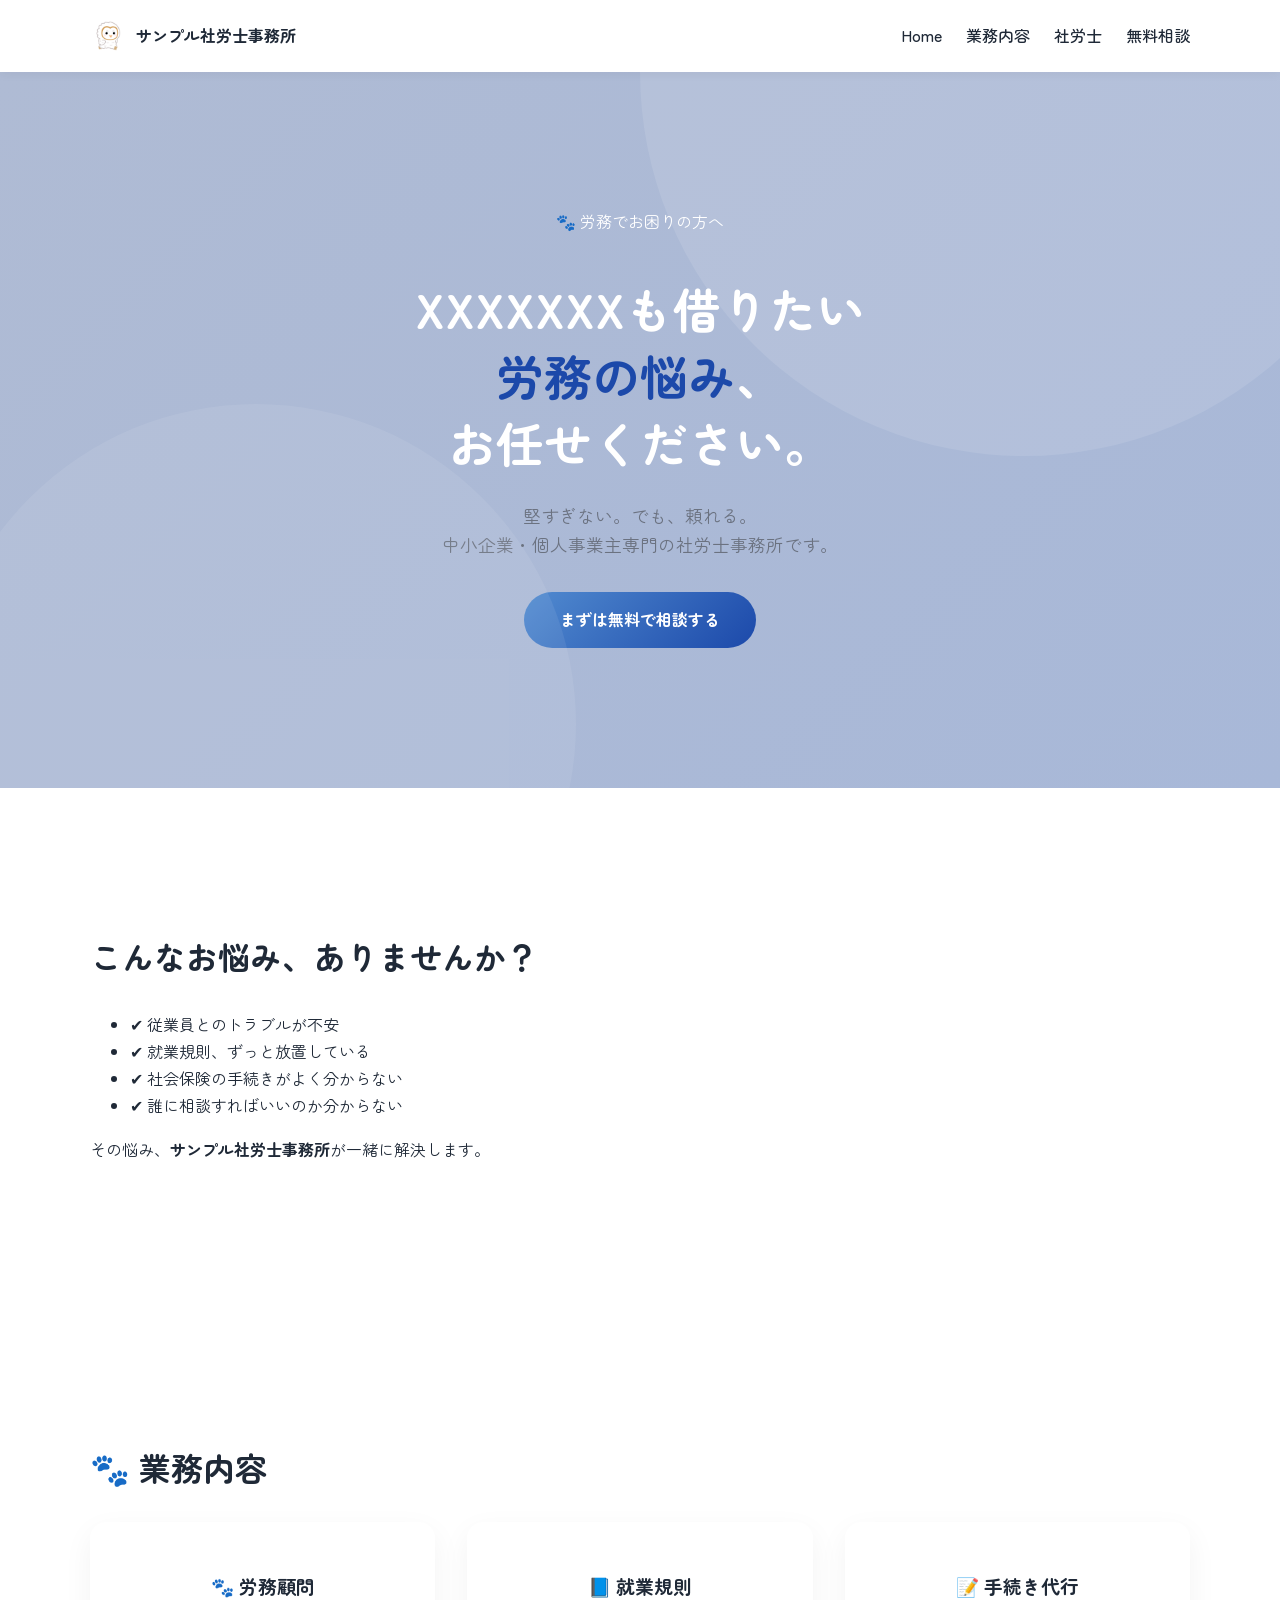
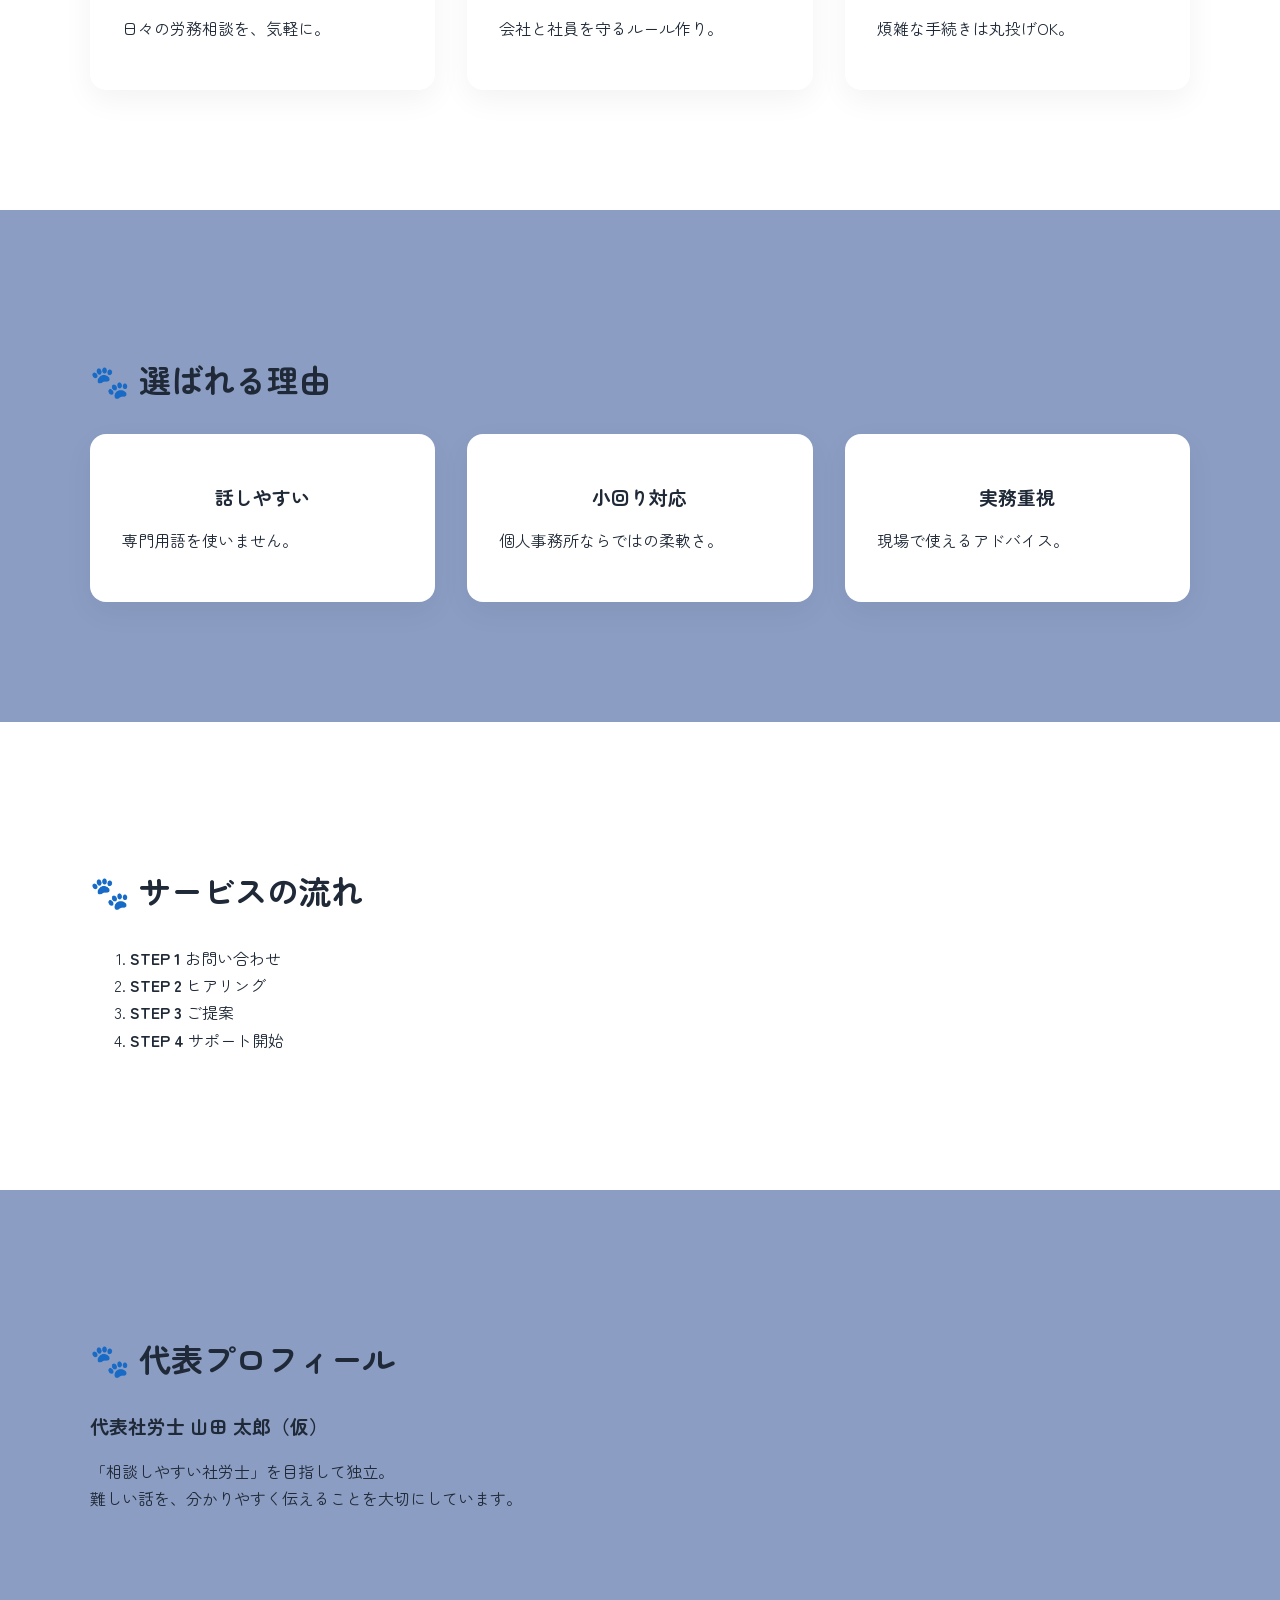
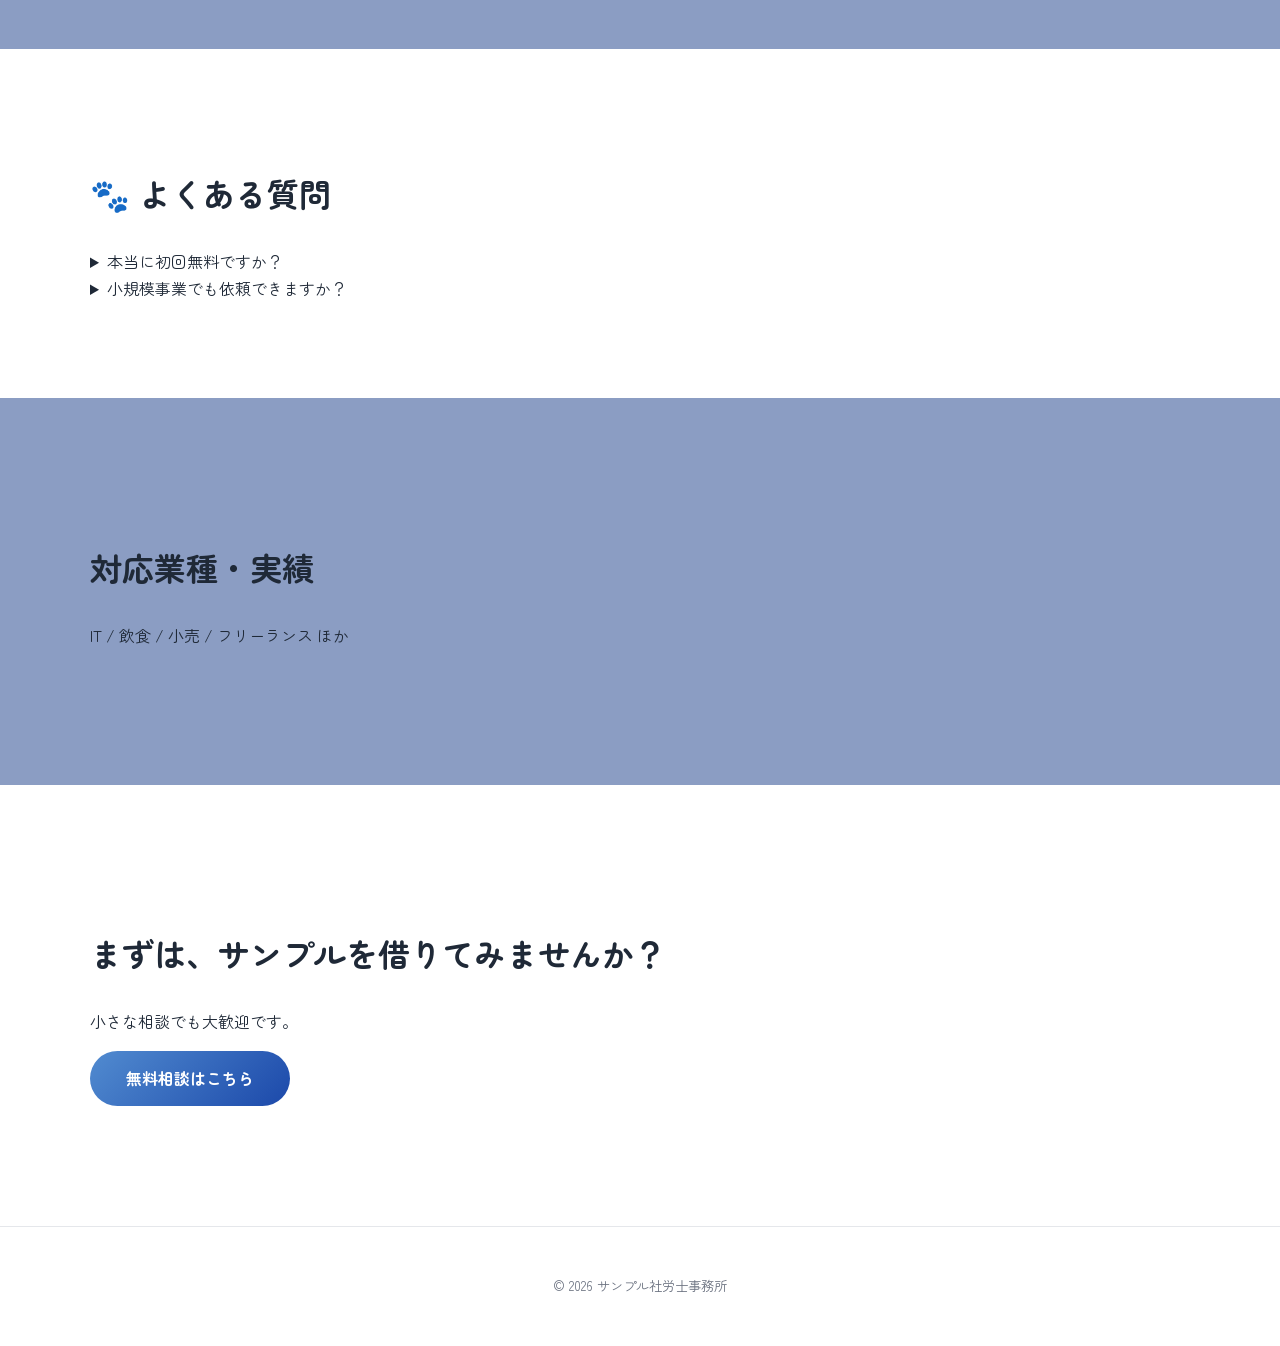
==== index.html @ 317f09ca "Initial commit" ====
<!DOCTYPE html>
<html lang="ja">
<head>
  <meta charset="UTF-8" />
  <meta name="viewport" content="width=device-width, initial-scale=1.0" />
  <title>サンプル社労士事務所</title>
  <link rel="preconnect" href="https://fonts.googleapis.com">
  <link rel="preconnect" href="https://fonts.gstatic.com" crossorigin>
  <link href="https://fonts.googleapis.com/css2?family=Noto+Sans+JP:wght@300;400;600;700&display=swap" rel="stylesheet">
  <link href="https://fonts.googleapis.com/css2?family=Zen+Maru+Gothic:wght@400;500;700&display=swap" rel="stylesheet">

  <link rel="stylesheet" href="css/style.css">

  <link rel="icon" href="images/logo.png">
  <link rel="icon" type="image/png" sizes="32x32" href="images/logo.png">
  <link rel="icon" type="image/png" sizes="16x16" href="images/logo.png">
  <link rel="apple-touch-icon" sizes="180x180" href="images/logo.png">


</head>
<body>

<header class="site-header">
  <div class="container header-inner">
    <div class="logo">
      <img src="images/logo.png" alt="サンプル社労士事務所 ロゴ">
      <span>サンプル社労士事務所</span>
    </div>
    <button class="menu-toggle" aria-label="メニューを開く">☰</button>
    <nav class="nav">
      <a href="#home">Home</a>
      <a href="#service">業務内容</a>
      <a href="#profile">社労士</a>
      <a href="#contact" class="nav-cta">無料相談</a>
    </nav>
  </div>
</header>

<div class="menu-overlay"></div>

<main id="home">

  <!-- Hero -->
  <section class="hero hero-unique">
    <div class="container hero-inner">
      <div class="hero-text">
        <p class="hero-badge">🐾 労務でお困りの方へ</p>
        <h1>XXXXXXXも借りたい<br><span>労務の悩み</span>、<br>お任せください。</h1>
        <p class="hero-lead">
          堅すぎない。でも、頼れる。<br>
          中小企業・個人事業主専門の社労士事務所です。
        </p>
        <a href="#contact" class="btn-primary">まずは無料で相談する</a>
      </div>
    </div>
    <div class="hero-wave"></div>
  </section>

  <!-- 共感セクション -->
  <section class="section empath">
    <div class="container">
      <h2>こんなお悩み、ありませんか？</h2>
      <ul class="empath-list">
        <li>✔ 従業員とのトラブルが不安</li>
        <li>✔ 就業規則、ずっと放置している</li>
        <li>✔ 社会保険の手続きがよく分からない</li>
        <li>✔ 誰に相談すればいいのか分からない</li>
      </ul>
      <p class="empath-conclusion">
        その悩み、<strong>サンプル社労士事務所</strong>が一緒に解決します。
      </p>
    </div>
  </section>

  <!-- 業務内容 -->
  <section id="service" class="section ">
    <div class="container">
      <h2>🐾 業務内容</h2>
      <div class="grid grid-3">
        <div class="card">
          <h3>🐾 労務顧問</h3>
          <p>日々の労務相談を、気軽に。</p>
        </div>
        <div class="card">
          <h3>📘 就業規則</h3>
          <p>会社と社員を守るルール作り。</p>
        </div>
        <div class="card">
          <h3>📝 手続き代行</h3>
          <p>煩雑な手続きは丸投げOK。</p>
        </div>
      </div>
    </div>
  </section>

  <!-- 選ばれる理由 -->
  <section id="reason" class="section section-alt">
    <div class="container">
      <h2>🐾 選ばれる理由</h2>
      <div class="grid grid-3">
        <div class="card">
          <h3>話しやすい</h3>
          <p>専門用語を使いません。</p>
        </div>
        <div class="card">
          <h3>小回り対応</h3>
          <p>個人事務所ならではの柔軟さ。</p>
        </div>
        <div class="card">
          <h3>実務重視</h3>
          <p>現場で使えるアドバイス。</p>
        </div>
      </div>
    </div>
  </section>

  <!-- サービスの流れ -->
  <section id="flow" class="section">
    <div class="container">
      <h2>🐾 サービスの流れ</h2>
      <ol class="flow">
        <li><strong>STEP 1</strong> お問い合わせ</li>
        <li><strong>STEP 2</strong> ヒアリング</li>
        <li><strong>STEP 3</strong> ご提案</li>
        <li><strong>STEP 4</strong> サポート開始</li>
      </ol>
    </div>
  </section>

  <!-- プロフィール -->
  <section id="profile" class="section section-alt">
    <div class="container profile">
      <div class="profile-text">
        <h2>🐾 代表プロフィール</h2>
        <h3>代表社労士 山田 太郎（仮）</h3>
        <p>
          「相談しやすい社労士」を目指して独立。<br>
          難しい話を、分かりやすく伝えることを大切にしています。
        </p>
      </div>
    </div>
  </section>

  <!-- よくある質問 -->
  <section id="faq" class="section section-sub">
  <div class="container faq">
    <h2>🐾 よくある質問</h2>

    <details class="faq-item">
      <summary>本当に初回無料ですか？</summary>
      <p>はい。お気軽にどうぞ。</p>
    </details>

    <details class="faq-item">
      <summary>小規模事業でも依頼できますか？</summary>
      <p>もちろん可能です。</p>
    </details>

  </div>
</section>



  <!-- 実績 -->
  <section id="works" class="section section-alt">
    <div class="container">
      <h2>対応業種・実績</h2>
      <p>IT / 飲食 / 小売 / フリーランス ほか</p>
    </div>
  </section>

  <!-- Contact -->
  <section id="contact" class="section contact-unique">
    <div class="container cta">
      <h2>まずは、サンプルを借りてみませんか？</h2>
      <p>小さな相談でも大歓迎です。</p>
      <a href="#" class="btn-primary">無料相談はこちら</a>
    </div>
  </section>

</main>

<footer class="site-footer">
  <div class="container">
    <small>© 2026 サンプル社労士事務所</small>
  </div>
</footer>

<script>
  const toggle = document.querySelector('.menu-toggle');
  const nav = document.querySelector('.nav');
  const overlay = document.querySelector('.menu-overlay');

  const openMenu = () => {
    nav.classList.add('open');
    overlay.classList.add('active');
    toggle.textContent = '✕';
  };

  const closeMenu = () => {
    nav.classList.remove('open');
    overlay.classList.remove('active');
    toggle.textContent = '☰';
  };

  toggle.addEventListener('click', () => {
    nav.classList.contains('open') ? closeMenu() : openMenu();
  });

  overlay.addEventListener('click', closeMenu);

  document.querySelectorAll('.nav a').forEach(link => {
    link.addEventListener('click', closeMenu);
  });

  // 
  // const sections = document.querySelectorAll('.section');

  // const observer = new IntersectionObserver(
  //   entries => {
  //     entries.forEach(entry => {
  //       if (entry.isIntersecting) {
  //         entry.target.classList.add('is-visible');
  //       }
  //     });
  //   },
  //   {
  //     threshold: 0.15
  //   }
  // );

  // sections.forEach(section => observer.observe(section));

//
  const targets = document.querySelectorAll('.section, .card');

  const observer = new IntersectionObserver(
    entries => {
      entries.forEach(entry => {
        if (entry.isIntersecting) {
          entry.target.classList.add('is-visible');
        }
      });
    },
    { threshold: 0.15 }
  );

  targets.forEach(el => observer.observe(el));

  //
  const header = document.querySelector('.site-header');

  window.addEventListener('scroll', () => {
    if (window.scrollY > 40) {
      header.classList.add('is-scrolled');
    } else {
      header.classList.remove('is-scrolled');
    }
  });

</script>
</body>
</html>
---- css/style.css ----
/* =====================
   カラートーン（薄めブルー）
===================== */
:root {
  --main: #518bd0;        /* メインブルー */
  --main-dark: #1c49aa;  /* 濃いブルー */
  --bg: #A8B8D8;         /* 全体背景 */
  --accent: #8B9DC3;     /* セクション背景 */
  --herobg: #afbbd4;     /* セクション背景 */
  --text: #1f2937;
  --gray: #6b7280;
  --white: #ffffff;
}

* {
  box-sizing: border-box;
}

body {
  margin: 0;
  /* font-family: 'Noto Sans JP', sans-serif; */
  font-family: 'Zen Maru Gothic', sans-serif;
  color: var(--text);
  background: var(--bg);
  line-height: 1.7;
}

/* =====================
   共通レイアウト
===================== */
.container {
  width: min(1100px, 92%);
  margin: 0 auto;
}

.section {
  padding: 120px 0; /* 基本セクション */
  background: var(--white);
  position: relative;

  /* アニメーション初期状態 */
  opacity: 0;
  transform: translateX(-40px);
  transition: opacity 0.8s ease, transform 0.8s ease;
}

/* 表示されたら有効化 */
.section.is-visible {
  opacity: 1;
  transform: translateX(0);
}

/* 重要セクション（業務内容・選ばれる理由など） */
.section-main {
  padding: 160px 0;
}

/* 軽めセクション（FAQ・事務所概要など） */
.section-sub {
  padding: 96px 0;
}

.section-alt {
  background: var(--accent);
}

.section-alt {
  background: var(--accent);
}

h1, h2, h3 {
  line-height: 1.4;
}

h2 {
  font-size: 2rem;
  margin-bottom: 32px;
}

/* =====================
   ヘッダー
===================== */
.site-header {
  position: sticky;
  top: 0;
  background: var(--white);
  z-index: 1000;
  box-shadow: 0 2px 10px rgba(0,0,0,0.05);
}

.header-inner {
  font-family: 'Zen Maru Gothic', sans-serif;
  display: flex;
  justify-content: space-between;
  align-items: center;
  height: 72px;
}

.logo {
  display: flex;
  align-items: center;
  gap: 10px;
  font-weight: 700;
}

.logo img {
  height: 36px;
}

.nav {
  display: flex;
  gap: 24px;
}

.nav a {
  text-decoration: none;
  color: var(--text);
  font-weight: 500;
}

.nav-cta {
  color: var(--main-dark);
  font-weight: 700;
}

.menu-toggle {
  display: none;
}

/* =====================
   Hero（余白・文字サイズ調整・センター寄り）
===================== */
.hero {
  padding: 120px 0 140px;
  background: linear-gradient(135deg, var(--herobg), var(--bg));
  position: relative;
  text-align: center; /* テキストをセンター寄りに */
  color: white;
}

.hero::before {
    content: '';
    position: absolute;
    top: -30vw;
    right: -10vw;
    width: 60vw;
    height: 60vw;
    background: rgba(255, 255, 255, 0.1);
    border-radius: 50%;
}

.hero::after {
    content: '';
    position: absolute;
    bottom: -20vw;
    left: -5vw;
    width: 50vw;
    height: 50vw;
    background: rgba(255, 255, 255, 0.08);
    border-radius: 50%;
}

.hero h1 {
  font-family: 'Zen Maru Gothic', sans-serif;
  font-size: 3rem;
  margin-bottom: 24px;
}

.hero h1 span {
  color: var(--main-dark);
}

.hero-lead {
  font-size: 1.1rem;
  color: var(--gray);
  margin-bottom: 32px;
}

.btn-primary {
  display: inline-block;
  background: linear-gradient(135deg, var(--main), var(--main-dark));
  color: #fff;
  padding: 14px 36px;
  border-radius: 999px;
  text-decoration: none;
  font-weight: 600;

  /* Heroボタン遅延アニメーション */
  opacity: 0;
  transform: translateY(20px);
  animation: heroBtnFade 0.8s ease forwards;
  animation-delay: 0.8s;
}

@keyframes heroBtnFade {
  to {
    opacity: 1;
    transform: translateY(0);
  }
}

/* =====================
   カード・グリッド（ベスト案：構造センター＋本文左）
===================== */
.grid {
  display: grid;
  gap: 32px;
}

.grid-3 {
  grid-template-columns: repeat(3, 1fr);
}


.card {
  background: var(--white);
  padding: 32px;
  border-radius: 16px;
  box-shadow: 0 10px 30px rgba(0,0,0,0.05);
  text-align: center; /* カード全体はセンター */

  /* カード用アニメーション初期状態 */
  opacity: 0;
  transform: translateY(30px);
  transition: opacity 0.6s ease, transform 0.6s ease, box-shadow 0.3s ease;
}

.card.is-visible {
  opacity: 1;
  transform: translateY(0);
}

/* ホバーで1px浮かせる */
.card:hover {
  transform: translateY(-4px);
  box-shadow: 0 14px 40px rgba(0,0,0,0.08);
}

.card h3 {
  margin-bottom: 12px;
}

.card p,
.card ul {
  text-align: left; /* 本文は左揃えで読みやすく */
}



.card-faq p {
  color: var(--gray);
  font-size: 0.95rem;
}




/* =====================
   スマホ対応
===================== */
@media (max-width: 768px) {

  h2 {
    font-size: 1.6rem;
    text-align: center;
  }

  .grid-3 {
    grid-template-columns: 1fr;
  }

  .hero {
    padding: 80px 0 100px;
  }

  .hero h1 {
    font-size: 2.1rem;
  }

  /* ドロワーメニュー */
  .menu-toggle {
    display: block;
    font-size: 1.8rem;
    background: none;
    border: none;
    cursor: pointer;
    z-index: 1100;
  }

  .nav {
    position: fixed;
    top: 0;
    right: -100%;
    width: 80%;
    max-width: 320px;
    height: 100vh;
    background: var(--white);
    padding: 100px 24px 24px;
    flex-direction: column;
    gap: 24px;
    box-shadow: -10px 0 30px rgba(0,0,0,0.15);
    transition: right 0.3s ease;
    z-index: 1000;
  }

  .nav.open {
    right: 0;
  }

  .menu-overlay {
    position: fixed;
    inset: 0;
    background: rgba(0,0,0,0.4);
    opacity: 0;
    pointer-events: none;
    transition: opacity 0.3s ease;
    z-index: 900;
  }

  .menu-overlay.active {
    opacity: 1;
    pointer-events: auto;
  }
}

/* =====================
   フッター（中央寄せ・安定）
===================== */
.site-footer {
  background: var(--white);
  padding: 48px 0;
  border-top: 1px solid #e5e7eb;
}

.site-footer .container {
  display: flex;
  flex-direction: column;
  align-items: center;   /* 水平方向センター */
  text-align: center;    /* テキストもセンター */
  gap: 12px;
}

.site-footer p,
.site-footer small {
  color: var(--gray);
  margin: 0;
}
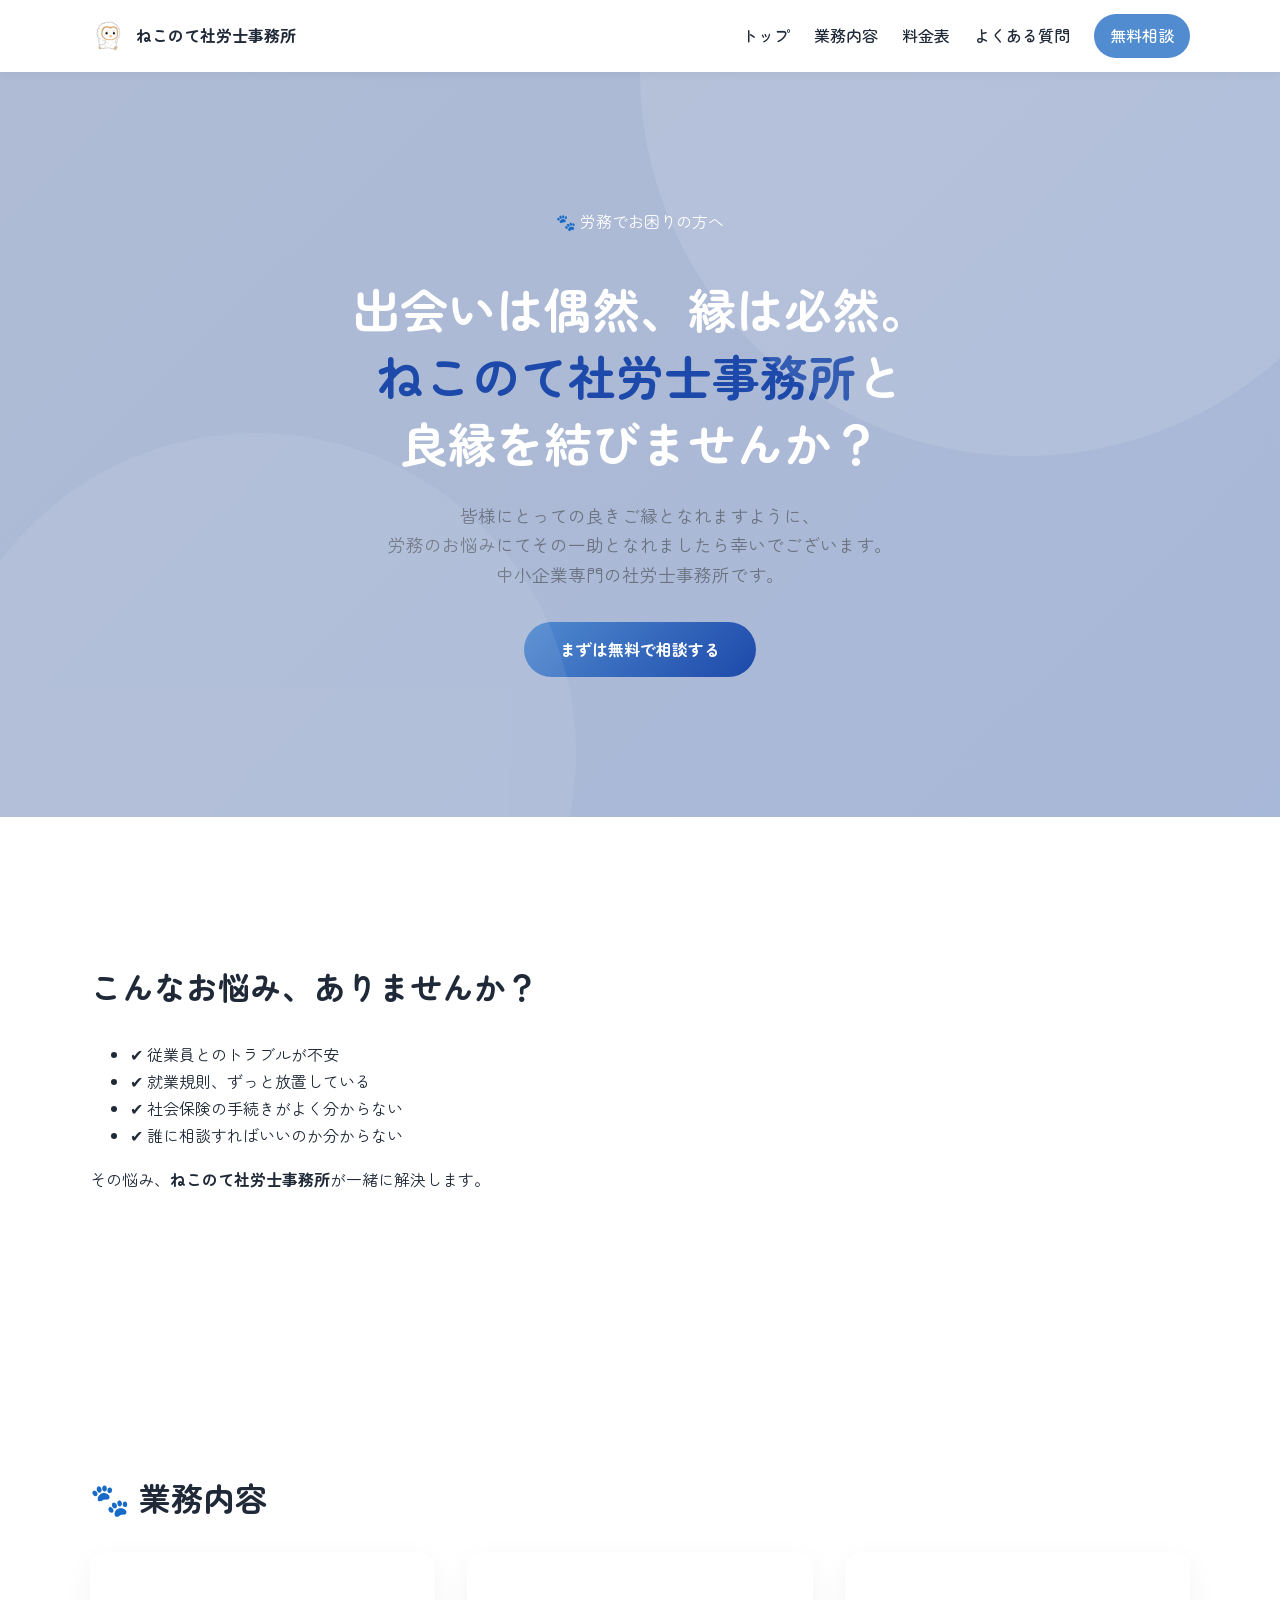
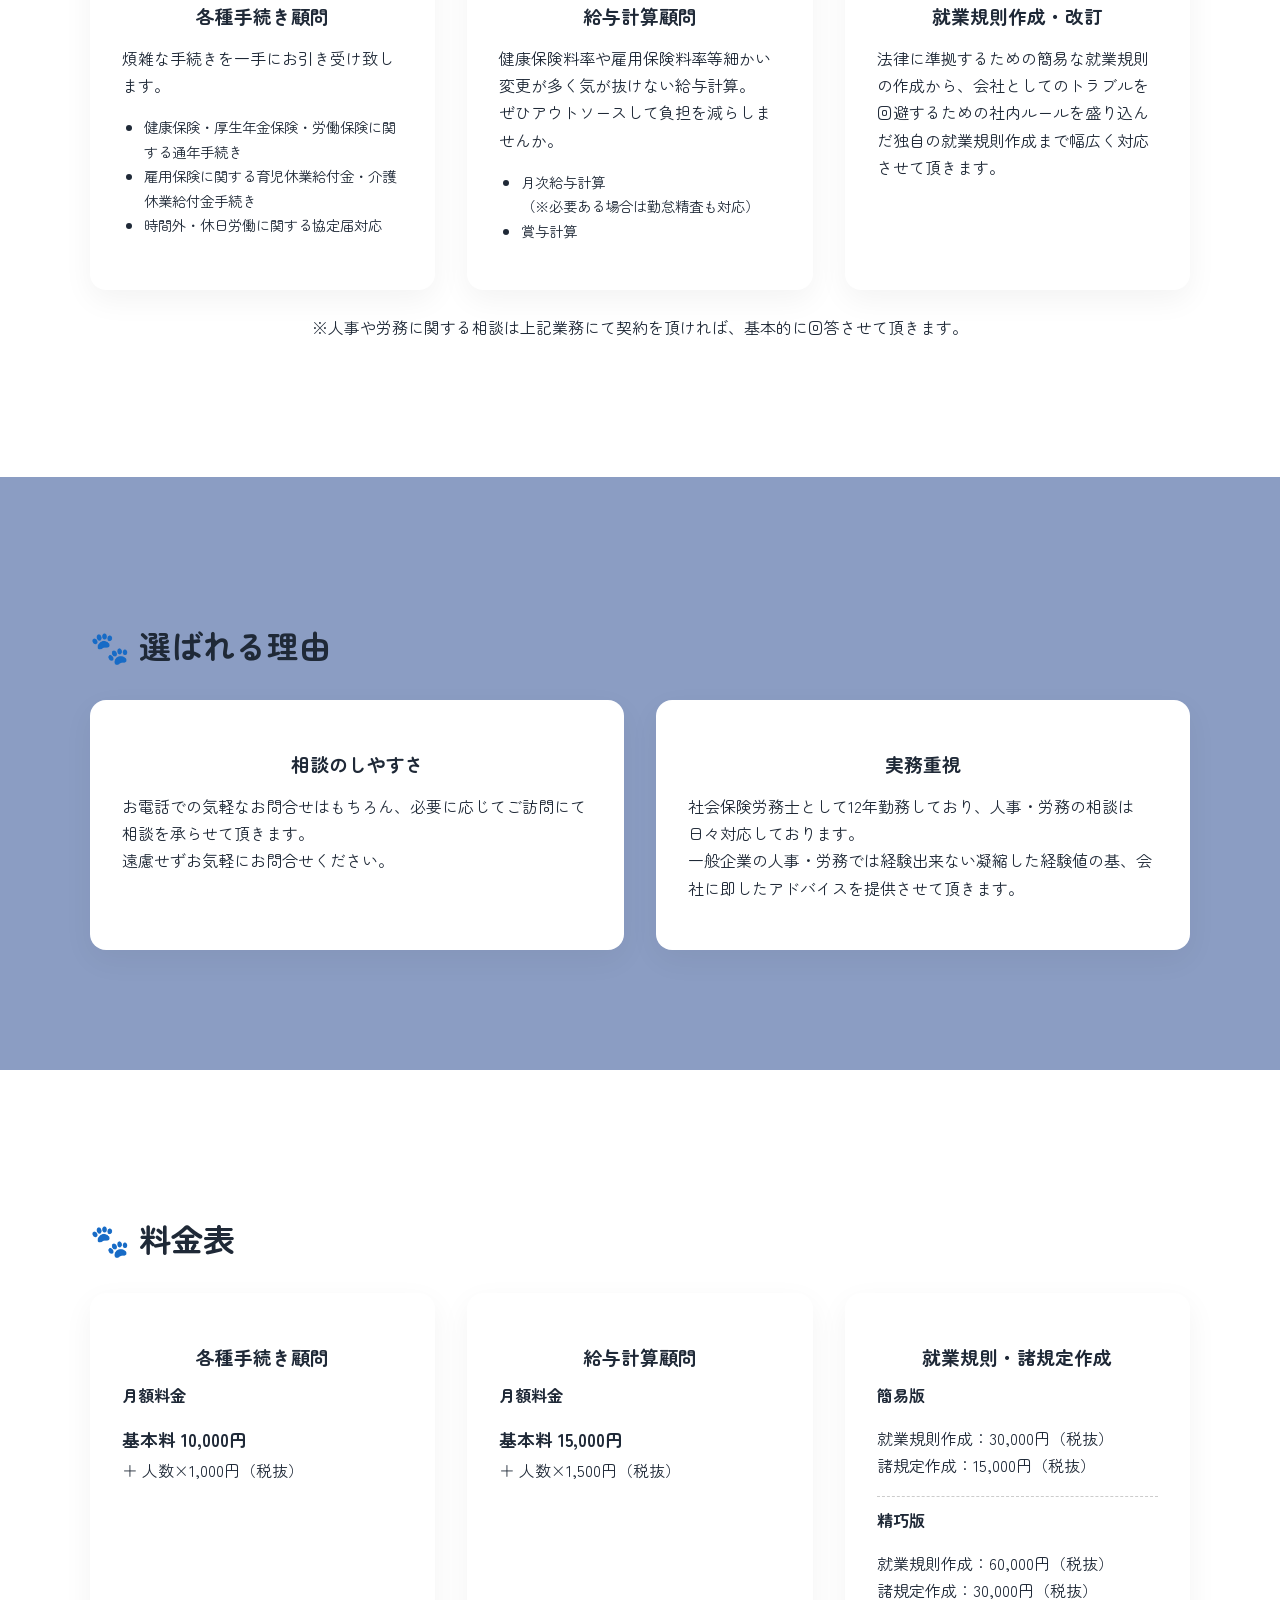
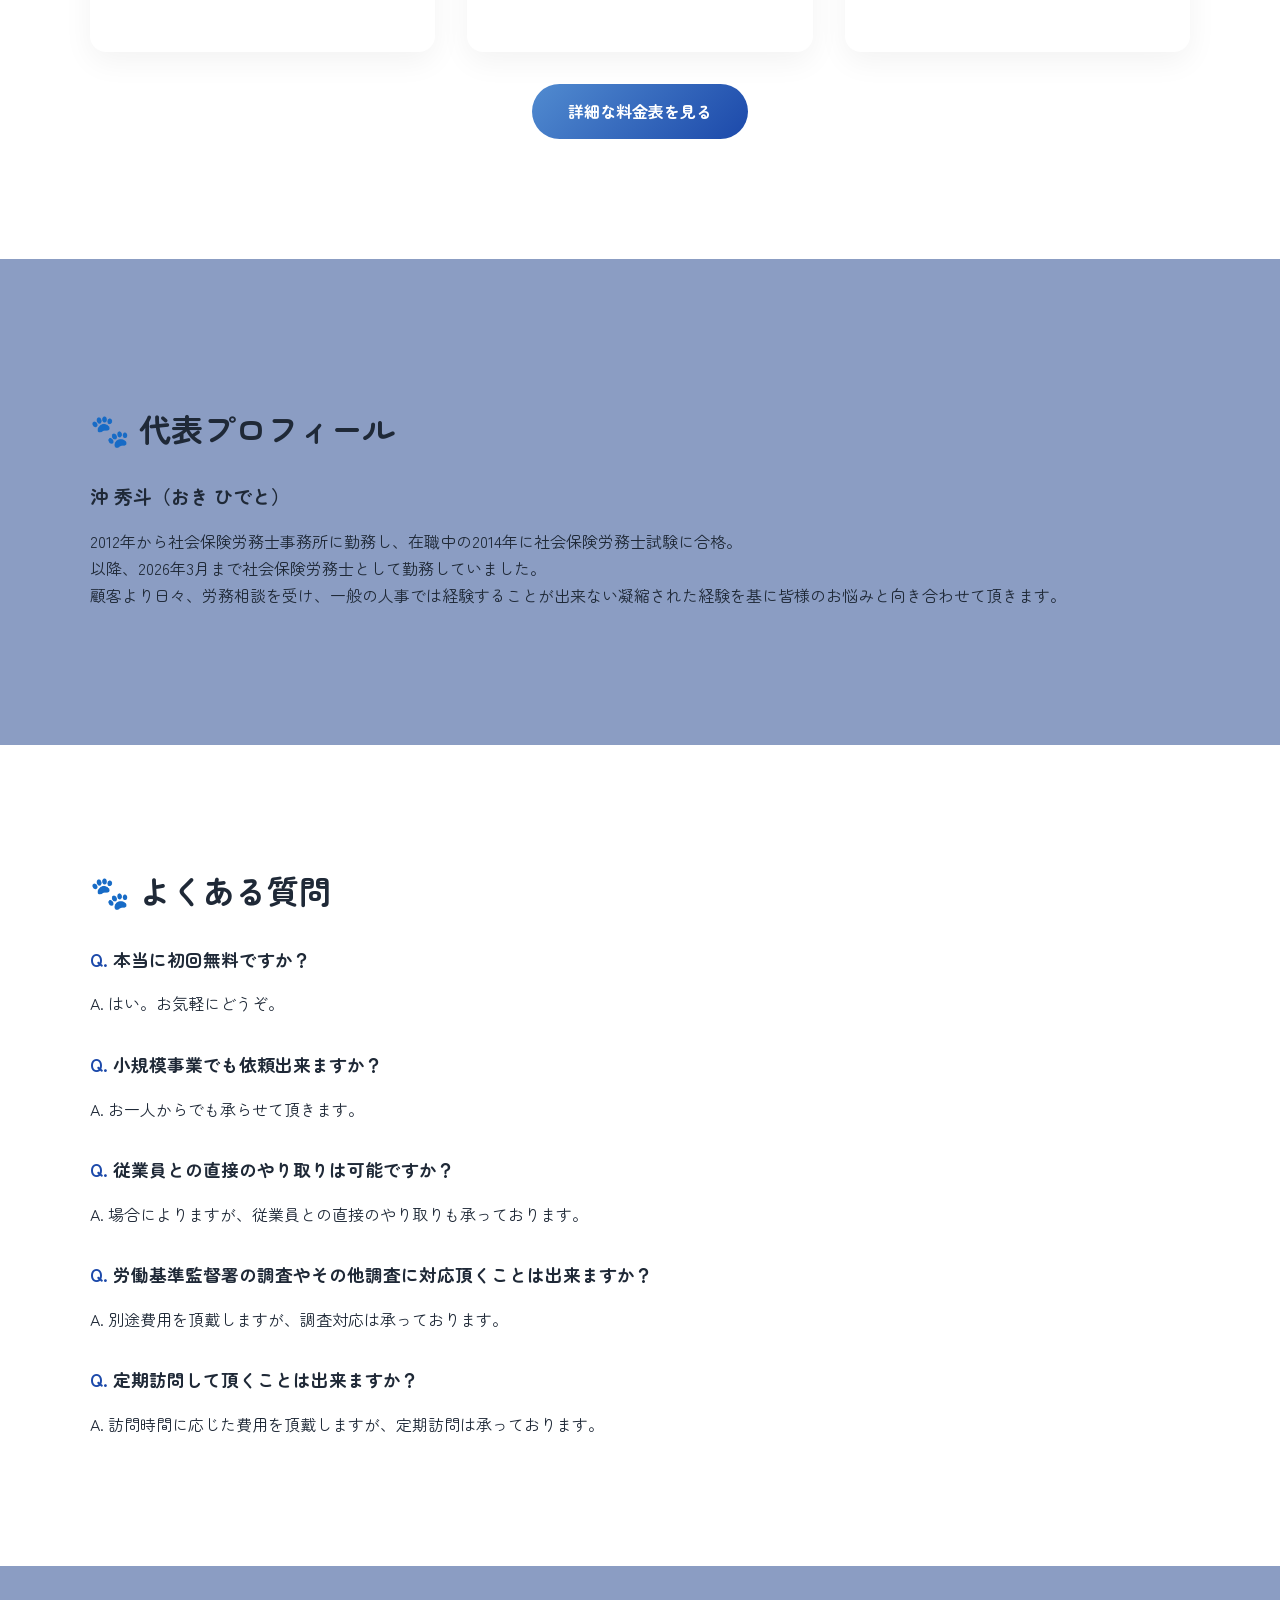
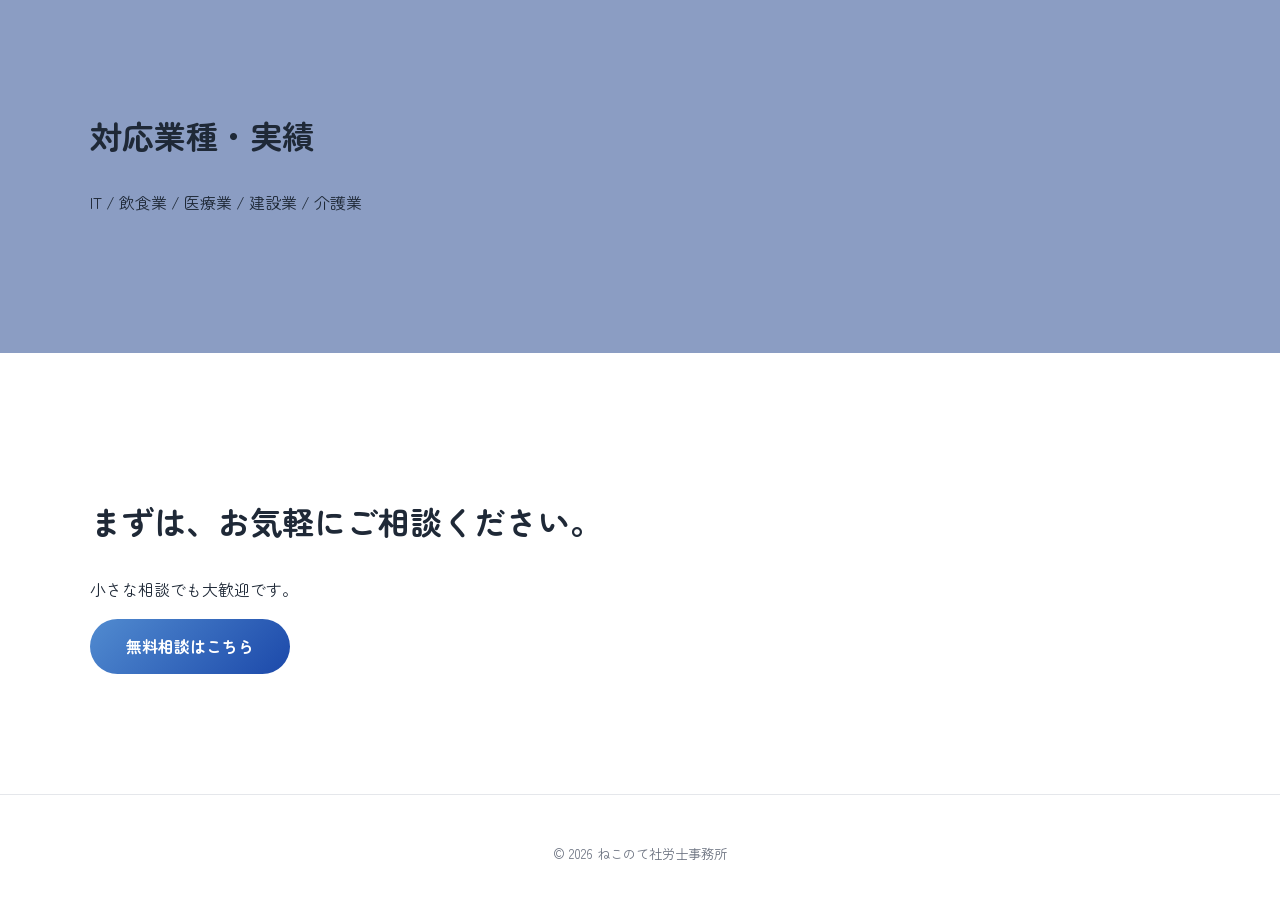
==== commit 8a9de81c: "Update all with 1st requirement Update all for first requirement for ねののて社労士事務所" ====
--- a/index.html
+++ b/index.html
@@ -1,9 +1,11 @@
 <!DOCTYPE html>
 <html lang="ja">
+
 <head>
+  <meta name="robots" content="noindex, nofollow">
   <meta charset="UTF-8" />
   <meta name="viewport" content="width=device-width, initial-scale=1.0" />
-  <title>サンプル社労士事務所</title>
+  <title>ねこのて社労士事務所</title>
   <link rel="preconnect" href="https://fonts.googleapis.com">
   <link rel="preconnect" href="https://fonts.gstatic.com" crossorigin>
   <link href="https://fonts.googleapis.com/css2?family=Noto+Sans+JP:wght@300;400;600;700&display=swap" rel="stylesheet">
@@ -18,246 +20,276 @@
 
 
 </head>
+
 <body>
 
-<header class="site-header">
-  <div class="container header-inner">
-    <div class="logo">
-      <img src="images/logo.png" alt="サンプル社労士事務所 ロゴ">
-      <span>サンプル社労士事務所</span>
+  <header class="site-header">
+    <div class="container header-inner">
+      <div class="logo">
+        <img src="images/logo.png" alt="ねこのて社労士事務所 ロゴ">
+        <span>ねこのて社労士事務所</span>
+      </div>
+      <button class="menu-toggle" aria-label="メニューを開く">☰</button>
+      <nav class="nav">
+        <a href="#home">トップ</a>
+        <a href="#service">業務内容</a>
+        <a href="#price">料金表</a>
+        <a href="#faq">よくある質問</a>
+        <a href="mailto:hoki0612@hoki-nekonotesharoushi.com" class="nav-cta">無料相談</a>
+      </nav>
     </div>
-    <button class="menu-toggle" aria-label="メニューを開く">☰</button>
-    <nav class="nav">
-      <a href="#home">Home</a>
-      <a href="#service">業務内容</a>
-      <a href="#profile">社労士</a>
-      <a href="#contact" class="nav-cta">無料相談</a>
-    </nav>
-  </div>
-</header>
-
-<div class="menu-overlay"></div>
-
-<main id="home">
-
-  <!-- Hero -->
-  <section class="hero hero-unique">
-    <div class="container hero-inner">
-      <div class="hero-text">
-        <p class="hero-badge">🐾 労務でお困りの方へ</p>
-        <h1>XXXXXXXも借りたい<br><span>労務の悩み</span>、<br>お任せください。</h1>
-        <p class="hero-lead">
-          堅すぎない。でも、頼れる。<br>
-          中小企業・個人事業主専門の社労士事務所です。
+  </header>
+
+  <div class="menu-overlay"></div>
+
+  <main id="home">
+
+    <!-- Hero -->
+    <section class="hero hero-unique">
+      <div class="container hero-inner">
+        <div class="hero-text">
+          <p class="hero-badge">🐾 労務でお困りの方へ</p>
+          <h1>出会いは偶然、縁は必然。<br><span>ねこのて社労士事務所</span>と<br>良縁を結びませんか？</h1>
+          <p class="hero-lead">
+            皆様にとっての良きご縁となれますように、<br>
+            労務のお悩みにてその一助となれましたら幸いでございます。<br>
+            中小企業専門の社労士事務所です。
+          </p>
+          <a href="mailto:hoki0612@hoki-nekonotesharoushi.com" class="btn-primary">まずは無料で相談する</a>
+        </div>
+      </div>
+      <div class="hero-wave"></div>
+    </section>
+
+    <!-- 共感セクション -->
+    <section class="section empath">
+      <div class="container">
+        <h2>こんなお悩み、ありませんか？</h2>
+        <ul class="empath-list">
+          <li>✔ 従業員とのトラブルが不安</li>
+          <li>✔ 就業規則、ずっと放置している</li>
+          <li>✔ 社会保険の手続きがよく分からない</li>
+          <li>✔ 誰に相談すればいいのか分からない</li>
+        </ul>
+        <p class="empath-conclusion">
+          その悩み、<strong>ねこのて社労士事務所</strong>が一緒に解決します。
         </p>
-        <a href="#contact" class="btn-primary">まずは無料で相談する</a>
-      </div>
+      </div>
+    </section>
+
+    <!-- 業務内容 -->
+    <section id="service" class="section ">
+      <div class="container">
+        <h2>🐾 業務内容</h2>
+        <div class="grid grid-3">
+          <div class="card" style="text-align: left;">
+            <h3 style="text-align: center;">各種手続き顧問</h3>
+            <p>煩雑な手続きを一手にお引き受け致します。</p>
+            <ul style="margin-top: 10px; font-size: 0.9em; padding-left: 1.5em; list-style-type: disc;">
+              <li>健康保険・厚生年金保険・労働保険に関する通年手続き</li>
+              <li>雇用保険に関する育児休業給付金・介護休業給付金手続き</li>
+              <li>時間外・休日労働に関する協定届対応</li>
+            </ul>
+          </div>
+          <div class="card" style="text-align: left;">
+            <h3 style="text-align: center;">給与計算顧問</h3>
+            <p>健康保険料率や雇用保険料率等細かい変更が多く気が抜けない給与計算。<br>ぜひアウトソースして負担を減らしませんか。</p>
+            <ul style="margin-top: 10px; font-size: 0.9em; padding-left: 1.5em; list-style-type: disc;">
+              <li>月次給与計算<br>（※必要ある場合は勤怠精査も対応）</li>
+              <li>賞与計算</li>
+            </ul>
+          </div>
+          <div class="card" style="text-align: left;">
+            <h3 style="text-align: center;">就業規則作成・改訂</h3>
+            <p>法律に準拠するための簡易な就業規則の作成から、会社としてのトラブルを回避するための社内ルールを盛り込んだ独自の就業規則作成まで幅広く対応させて頂きます。</p>
+          </div>
+        </div>
+        <p style="text-align: center; margin-top: 1.5em;">※人事や労務に関する相談は上記業務にて契約を頂ければ、基本的に回答させて頂きます。</p>
+      </div>
+    </section>
+
+    <!-- 選ばれる理由 -->
+    <section id="reason" class="section section-alt">
+      <div class="container">
+        <h2>🐾 選ばれる理由</h2>
+        <div class="grid" style="grid-template-columns: repeat(auto-fit, minmax(300px, 1fr));">
+          <div class="card">
+            <h3>相談のしやすさ</h3>
+            <p>お電話での気軽なお問合せはもちろん、必要に応じてご訪問にて相談を承らせて頂きます。<br>遠慮せずお気軽にお問合せください。</p>
+          </div>
+          <div class="card">
+            <h3>実務重視</h3>
+            <p>社会保険労務士として12年勤務しており、人事・労務の相談は日々対応しております。<br>一般企業の人事・労務では経験出来ない凝縮した経験値の基、会社に即したアドバイスを提供させて頂きます。</p>
+          </div>
+        </div>
+      </div>
+    </section>
+
+    <!-- 料金表 -->
+    <section id="price" class="section">
+      <div class="container">
+        <h2>🐾 料金表</h2>
+        <div class="grid grid-3">
+          <div class="card">
+            <h3>各種手続き顧問</h3>
+            <p style="margin-top: 10px; font-weight: bold;">月額料金</p>
+            <p style="font-size: 1.1em; font-weight: bold; margin-top: 5px;">基本料 10,000円<br><span
+                style="font-size: 0.9em; font-weight: normal;">＋ 人数×1,000円（税抜）</span></p>
+          </div>
+          <div class="card">
+            <h3>給与計算顧問</h3>
+            <p style="margin-top: 10px; font-weight: bold;">月額料金</p>
+            <p style="font-size: 1.1em; font-weight: bold; margin-top: 5px;">基本料 15,000円<br><span
+                style="font-size: 0.9em; font-weight: normal;">＋ 人数×1,500円（税抜）</span></p>
+          </div>
+          <div class="card">
+            <h3>就業規則・諸規定作成</h3>
+            <p style="margin-top: 10px; font-weight: bold;">簡易版</p>
+            <p style="margin-top: 5px;">就業規則作成：30,000円（税抜）<br>諸規定作成：15,000円（税抜）</p>
+            <hr style="margin: 10px 0; border: none; border-top: 1px dashed #ccc;">
+            <p style="margin-top: 10px; font-weight: bold;">精巧版</p>
+            <p style="margin-top: 5px;">就業規則作成：60,000円（税抜）<br>諸規定作成：30,000円（税抜）</p>
+          </div>
+        </div>
+        <div style="text-align: center; margin-top: 2rem;">
+          <a href="price.html" class="btn-primary">詳細な料金表を見る</a>
+        </div>
+      </div>
+    </section>
+
+    <!-- プロフィール -->
+    <section id="profile" class="section section-alt">
+      <div class="container profile">
+        <div class="profile-text">
+          <h2>🐾 代表プロフィール</h2>
+          <h3>沖 秀斗（おき ひでと）</h3>
+          <p>
+            2012年から社会保険労務士事務所に勤務し、在職中の2014年に社会保険労務士試験に合格。<br>
+            以降、2026年3月まで社会保険労務士として勤務していました。<br>
+            顧客より日々、労務相談を受け、一般の人事では経験することが出来ない凝縮された経験を基に皆様のお悩みと向き合わせて頂きます。
+          </p>
+        </div>
+      </div>
+    </section>
+
+    <!-- よくある質問 -->
+    <section id="faq" class="section section-sub">
+      <div class="container faq">
+        <h2>🐾 よくある質問</h2>
+
+        <div class="faq-item" style="margin-bottom: 2rem; text-align: left;">
+          <p style="font-weight: bold; margin-bottom: 0.5rem; font-size: 1.1em;"><span
+              style="color: var(--main-dark);">Q.</span> 本当に初回無料ですか？</p>
+          <p style="margin-bottom: 0;"><span>A.</span> はい。お気軽にどうぞ。</p>
+        </div>
+
+        <div class="faq-item" style="margin-bottom: 2rem; text-align: left;">
+          <p style="font-weight: bold; margin-bottom: 0.5rem; font-size: 1.1em;"><span
+              style="color: var(--main-dark);">Q.</span> 小規模事業でも依頼出来ますか？</p>
+          <p style="margin-bottom: 0;"><span>A.</span> お一人からでも承らせて頂きます。</p>
+        </div>
+
+        <div class="faq-item" style="margin-bottom: 2rem; text-align: left;">
+          <p style="font-weight: bold; margin-bottom: 0.5rem; font-size: 1.1em;"><span
+              style="color: var(--main-dark);">Q.</span> 従業員との直接のやり取りは可能ですか？</p>
+          <p style="margin-bottom: 0;"><span>A.</span> 場合によりますが、従業員との直接のやり取りも承っております。</p>
+        </div>
+
+        <div class="faq-item" style="margin-bottom: 2rem; text-align: left;">
+          <p style="font-weight: bold; margin-bottom: 0.5rem; font-size: 1.1em;"><span
+              style="color: var(--main-dark);">Q.</span> 労働基準監督署の調査やその他調査に対応頂くことは出来ますか？</p>
+          <p style="margin-bottom: 0;"><span>A.</span> 別途費用を頂戴しますが、調査対応は承っております。</p>
+        </div>
+
+        <div class="faq-item" style="margin-bottom: 2rem; text-align: left;">
+          <p style="font-weight: bold; margin-bottom: 0.5rem; font-size: 1.1em;"><span
+              style="color: var(--main-dark);">Q.</span> 定期訪問して頂くことは出来ますか？</p>
+          <p style="margin-bottom: 0;"><span>A.</span> 訪問時間に応じた費用を頂戴しますが、定期訪問は承っております。</p>
+        </div>
+
+      </div>
+    </section>
+
+
+
+    <!-- 実績 -->
+    <section id="works" class="section section-alt">
+      <div class="container">
+        <h2>対応業種・実績</h2>
+        <p>IT / 飲食業 / 医療業 / 建設業 / 介護業</p>
+      </div>
+    </section>
+
+    <!-- Contact -->
+    <section id="contact" class="section contact-unique">
+      <div class="container cta">
+        <h2>まずは、お気軽にご相談ください。</h2>
+        <p>小さな相談でも大歓迎です。</p>
+        <a href="mailto:hoki0612@hoki-nekonotesharoushi.com" class="btn-primary">無料相談はこちら</a>
+      </div>
+    </section>
+
+  </main>
+
+  <footer class="site-footer">
+    <div class="container">
+      <small>© 2026 ねこのて社労士事務所</small>
     </div>
-    <div class="hero-wave"></div>
-  </section>
-
-  <!-- 共感セクション -->
-  <section class="section empath">
-    <div class="container">
-      <h2>こんなお悩み、ありませんか？</h2>
-      <ul class="empath-list">
-        <li>✔ 従業員とのトラブルが不安</li>
-        <li>✔ 就業規則、ずっと放置している</li>
-        <li>✔ 社会保険の手続きがよく分からない</li>
-        <li>✔ 誰に相談すればいいのか分からない</li>
-      </ul>
-      <p class="empath-conclusion">
-        その悩み、<strong>サンプル社労士事務所</strong>が一緒に解決します。
-      </p>
-    </div>
-  </section>
-
-  <!-- 業務内容 -->
-  <section id="service" class="section ">
-    <div class="container">
-      <h2>🐾 業務内容</h2>
-      <div class="grid grid-3">
-        <div class="card">
-          <h3>🐾 労務顧問</h3>
-          <p>日々の労務相談を、気軽に。</p>
-        </div>
-        <div class="card">
-          <h3>📘 就業規則</h3>
-          <p>会社と社員を守るルール作り。</p>
-        </div>
-        <div class="card">
-          <h3>📝 手続き代行</h3>
-          <p>煩雑な手続きは丸投げOK。</p>
-        </div>
-      </div>
-    </div>
-  </section>
-
-  <!-- 選ばれる理由 -->
-  <section id="reason" class="section section-alt">
-    <div class="container">
-      <h2>🐾 選ばれる理由</h2>
-      <div class="grid grid-3">
-        <div class="card">
-          <h3>話しやすい</h3>
-          <p>専門用語を使いません。</p>
-        </div>
-        <div class="card">
-          <h3>小回り対応</h3>
-          <p>個人事務所ならではの柔軟さ。</p>
-        </div>
-        <div class="card">
-          <h3>実務重視</h3>
-          <p>現場で使えるアドバイス。</p>
-        </div>
-      </div>
-    </div>
-  </section>
-
-  <!-- サービスの流れ -->
-  <section id="flow" class="section">
-    <div class="container">
-      <h2>🐾 サービスの流れ</h2>
-      <ol class="flow">
-        <li><strong>STEP 1</strong> お問い合わせ</li>
-        <li><strong>STEP 2</strong> ヒアリング</li>
-        <li><strong>STEP 3</strong> ご提案</li>
-        <li><strong>STEP 4</strong> サポート開始</li>
-      </ol>
-    </div>
-  </section>
-
-  <!-- プロフィール -->
-  <section id="profile" class="section section-alt">
-    <div class="container profile">
-      <div class="profile-text">
-        <h2>🐾 代表プロフィール</h2>
-        <h3>代表社労士 山田 太郎（仮）</h3>
-        <p>
-          「相談しやすい社労士」を目指して独立。<br>
-          難しい話を、分かりやすく伝えることを大切にしています。
-        </p>
-      </div>
-    </div>
-  </section>
-
-  <!-- よくある質問 -->
-  <section id="faq" class="section section-sub">
-  <div class="container faq">
-    <h2>🐾 よくある質問</h2>
-
-    <details class="faq-item">
-      <summary>本当に初回無料ですか？</summary>
-      <p>はい。お気軽にどうぞ。</p>
-    </details>
-
-    <details class="faq-item">
-      <summary>小規模事業でも依頼できますか？</summary>
-      <p>もちろん可能です。</p>
-    </details>
-
-  </div>
-</section>
-
-
-
-  <!-- 実績 -->
-  <section id="works" class="section section-alt">
-    <div class="container">
-      <h2>対応業種・実績</h2>
-      <p>IT / 飲食 / 小売 / フリーランス ほか</p>
-    </div>
-  </section>
-
-  <!-- Contact -->
-  <section id="contact" class="section contact-unique">
-    <div class="container cta">
-      <h2>まずは、サンプルを借りてみませんか？</h2>
-      <p>小さな相談でも大歓迎です。</p>
-      <a href="#" class="btn-primary">無料相談はこちら</a>
-    </div>
-  </section>
-
-</main>
-
-<footer class="site-footer">
-  <div class="container">
-    <small>© 2026 サンプル社労士事務所</small>
-  </div>
-</footer>
-
-<script>
-  const toggle = document.querySelector('.menu-toggle');
-  const nav = document.querySelector('.nav');
-  const overlay = document.querySelector('.menu-overlay');
-
-  const openMenu = () => {
-    nav.classList.add('open');
-    overlay.classList.add('active');
-    toggle.textContent = '✕';
-  };
-
-  const closeMenu = () => {
-    nav.classList.remove('open');
-    overlay.classList.remove('active');
-    toggle.textContent = '☰';
-  };
-
-  toggle.addEventListener('click', () => {
-    nav.classList.contains('open') ? closeMenu() : openMenu();
-  });
-
-  overlay.addEventListener('click', closeMenu);
-
-  document.querySelectorAll('.nav a').forEach(link => {
-    link.addEventListener('click', closeMenu);
-  });
-
-  // 
-  // const sections = document.querySelectorAll('.section');
-
-  // const observer = new IntersectionObserver(
-  //   entries => {
-  //     entries.forEach(entry => {
-  //       if (entry.isIntersecting) {
-  //         entry.target.classList.add('is-visible');
-  //       }
-  //     });
-  //   },
-  //   {
-  //     threshold: 0.15
-  //   }
-  // );
-
-  // sections.forEach(section => observer.observe(section));
-
-//
-  const targets = document.querySelectorAll('.section, .card');
-
-  const observer = new IntersectionObserver(
-    entries => {
-      entries.forEach(entry => {
-        if (entry.isIntersecting) {
-          entry.target.classList.add('is-visible');
-        }
-      });
-    },
-    { threshold: 0.15 }
-  );
-
-  targets.forEach(el => observer.observe(el));
-
-  //
-  const header = document.querySelector('.site-header');
-
-  window.addEventListener('scroll', () => {
-    if (window.scrollY > 40) {
-      header.classList.add('is-scrolled');
-    } else {
-      header.classList.remove('is-scrolled');
-    }
-  });
-
-</script>
+  </footer>
+
+  <script>
+    const toggle = document.querySelector('.menu-toggle');
+    const nav = document.querySelector('.nav');
+    const overlay = document.querySelector('.menu-overlay');
+
+    const openMenu = () => {
+      nav.classList.add('open');
+      overlay.classList.add('active');
+      toggle.textContent = '✕';
+    };
+
+    const closeMenu = () => {
+      nav.classList.remove('open');
+      overlay.classList.remove('active');
+      toggle.textContent = '☰';
+    };
+
+    toggle.addEventListener('click', () => {
+      nav.classList.contains('open') ? closeMenu() : openMenu();
+    });
+
+    overlay.addEventListener('click', closeMenu);
+
+    document.querySelectorAll('.nav a').forEach(link => {
+      link.addEventListener('click', closeMenu);
+    });
+
+    const targets = document.querySelectorAll('.section, .card');
+
+    const observer = new IntersectionObserver(
+      entries => {
+        entries.forEach(entry => {
+          if (entry.isIntersecting) {
+            entry.target.classList.add('is-visible');
+          }
+        });
+      },
+      { threshold: 0.15 }
+    );
+
+    targets.forEach(el => observer.observe(el));
+
+    const header = document.querySelector('.site-header');
+
+    window.addEventListener('scroll', () => {
+      if (window.scrollY > 40) {
+        header.classList.add('is-scrolled');
+      } else {
+        header.classList.remove('is-scrolled');
+      }
+    });
+
+  </script>
 </body>
+
 </html>
--- a/css/style.css
+++ b/css/style.css
@@ -110,6 +110,7 @@
 .nav {
   display: flex;
   gap: 24px;
+  align-items: center; /* リンクとボタンの高さを揃えるために追加 */
 }
 
 .nav a {
@@ -119,8 +120,16 @@
 }
 
 .nav-cta {
-  color: var(--main-dark);
-  font-weight: 700;
+  background: var(--main);
+  color: var(--white) !important;
+  font-weight: 600;
+  padding: 8px 16px;
+  border-radius: 999px;
+  transition: background 0.3s ease;
+}
+
+.nav-cta:hover {
+  background: var(--main-dark);
 }
 
 .menu-toggle {
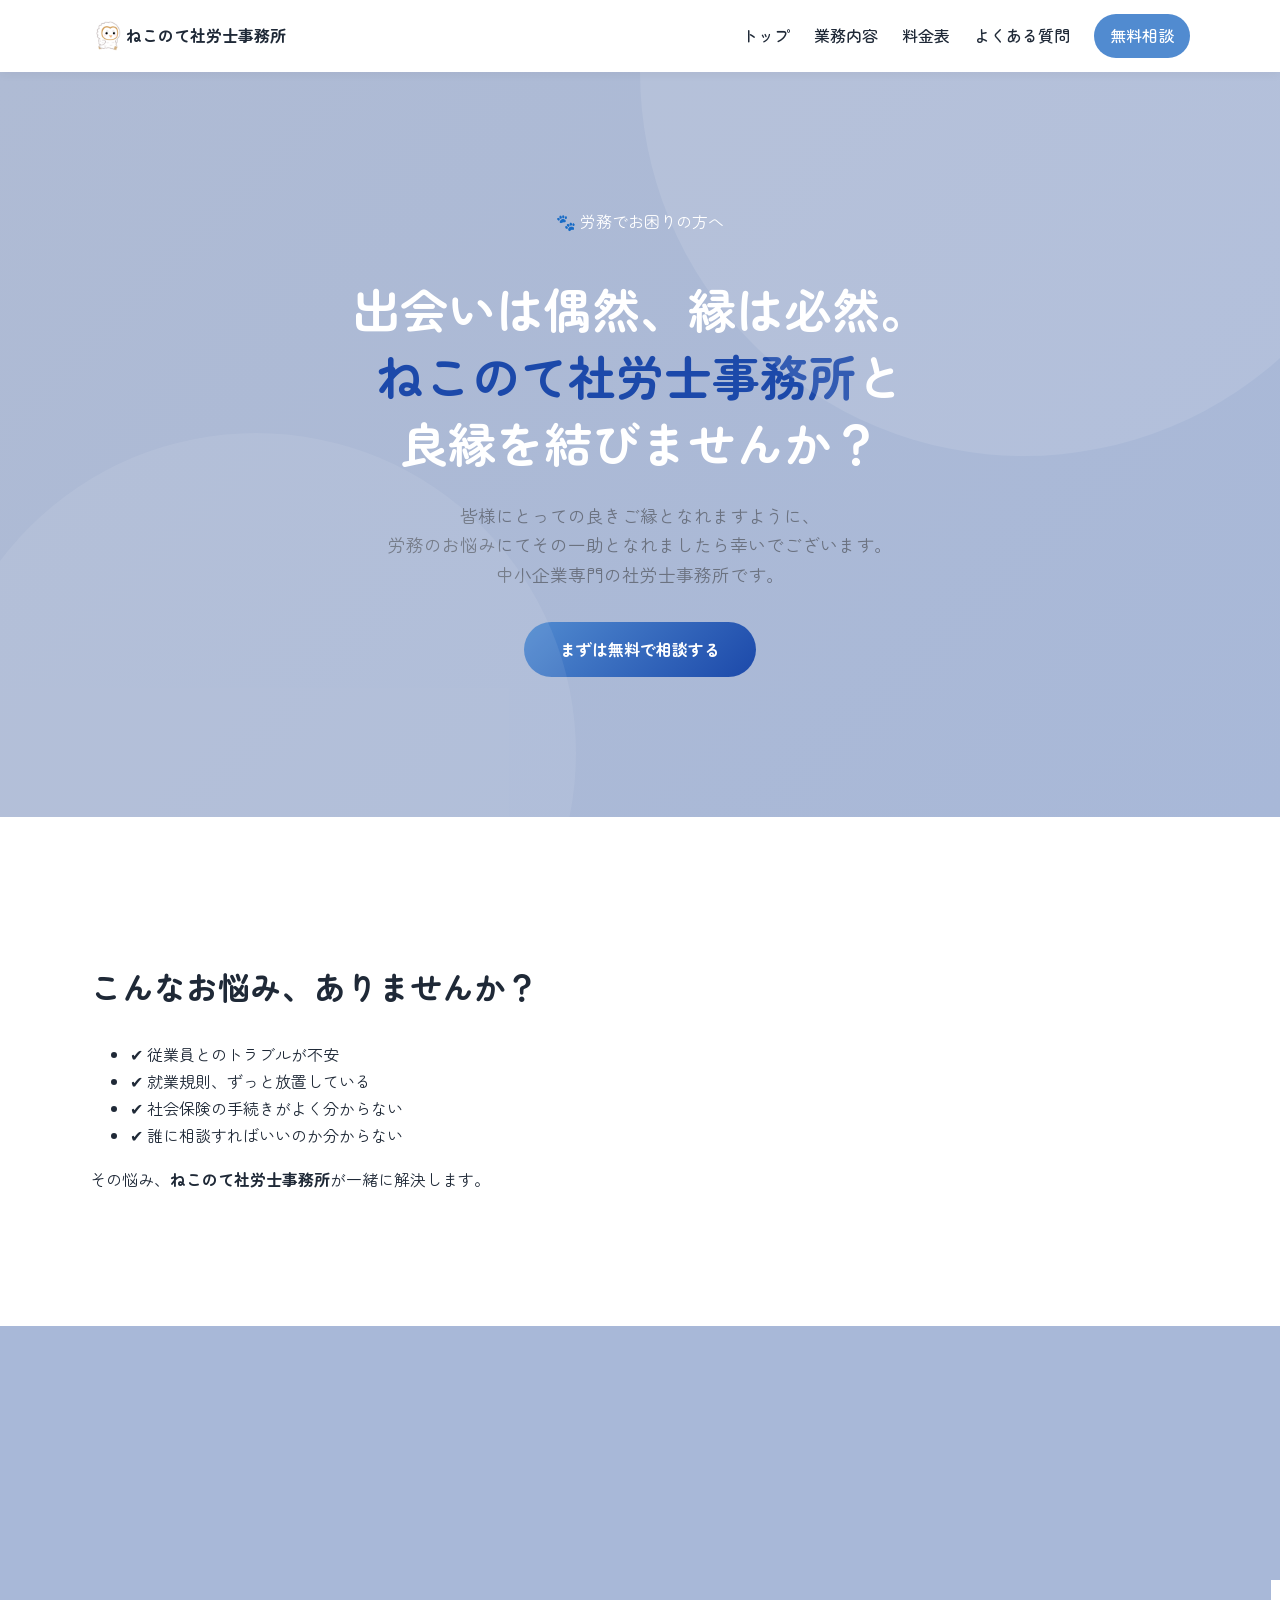
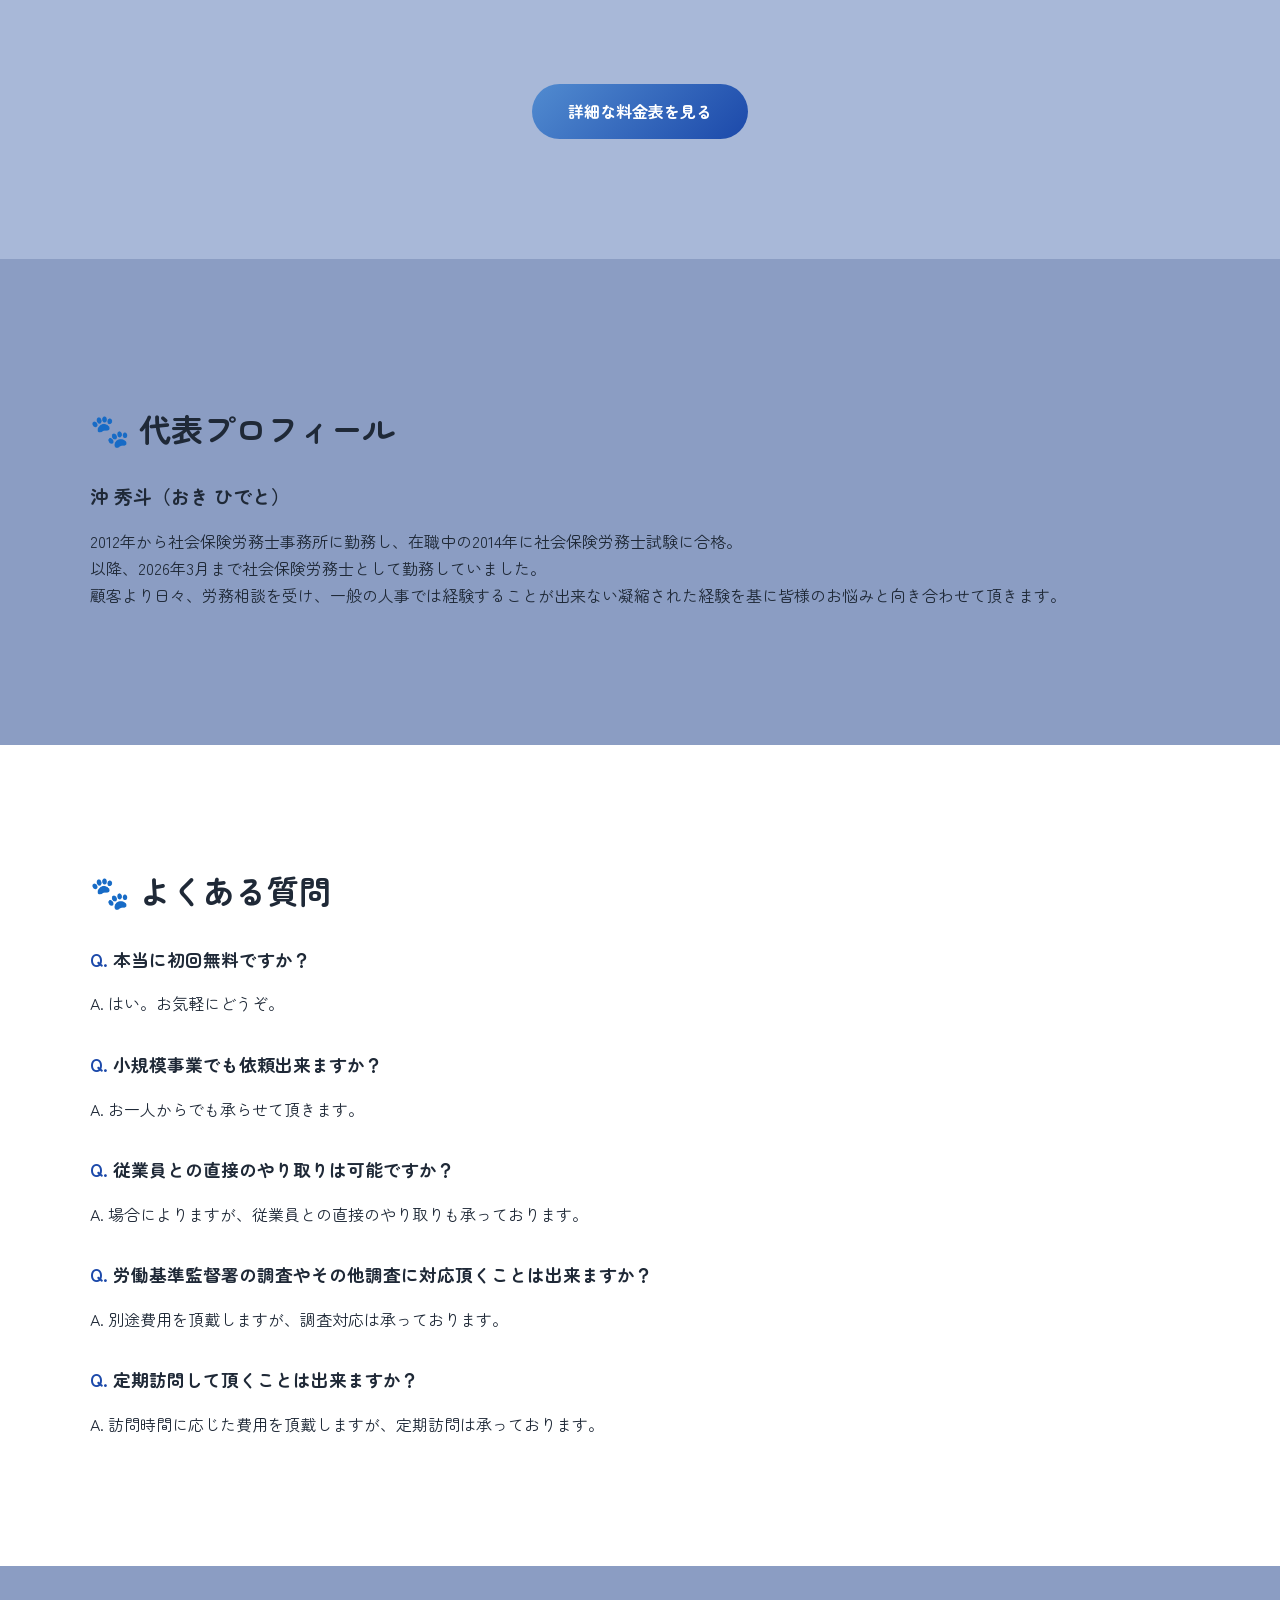
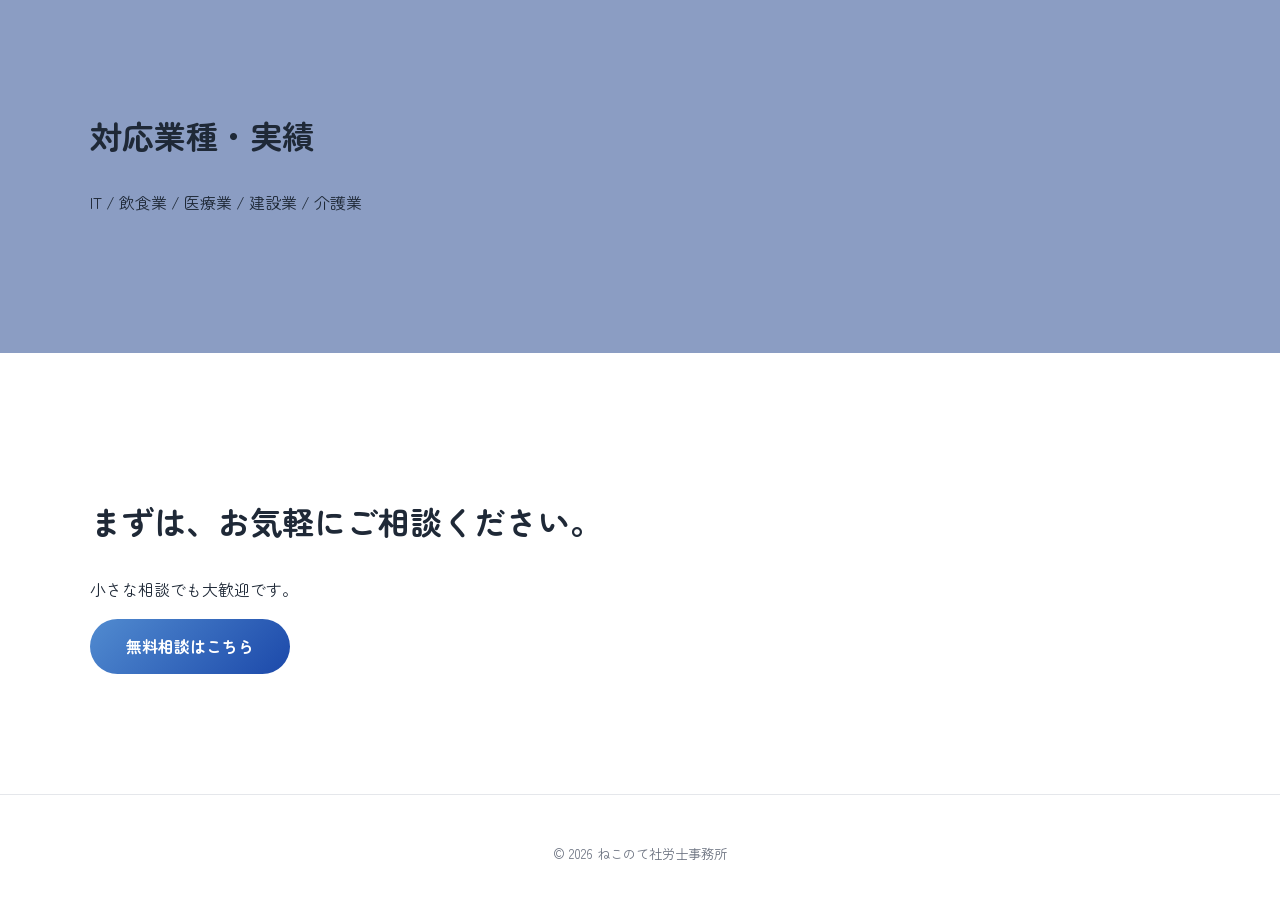
==== commit 95c29fd3: "Add home link to the header title Add home link to the header title" ====
--- a/index.html
+++ b/index.html
@@ -26,8 +26,10 @@
   <header class="site-header">
     <div class="container header-inner">
       <div class="logo">
-        <img src="images/logo.png" alt="ねこのて社労士事務所 ロゴ">
-        <span>ねこのて社労士事務所</span>
+        <a href="index.html" style="display: flex; align-items: center; text-decoration: none; color: inherit;">
+          <img src="images/logo.png" alt="ねこのて社労士事務所 ロゴ">
+          <span>ねこのて社労士事務所</span>
+        </a>
       </div>
       <button class="menu-toggle" aria-label="メニューを開く">☰</button>
       <nav class="nav">
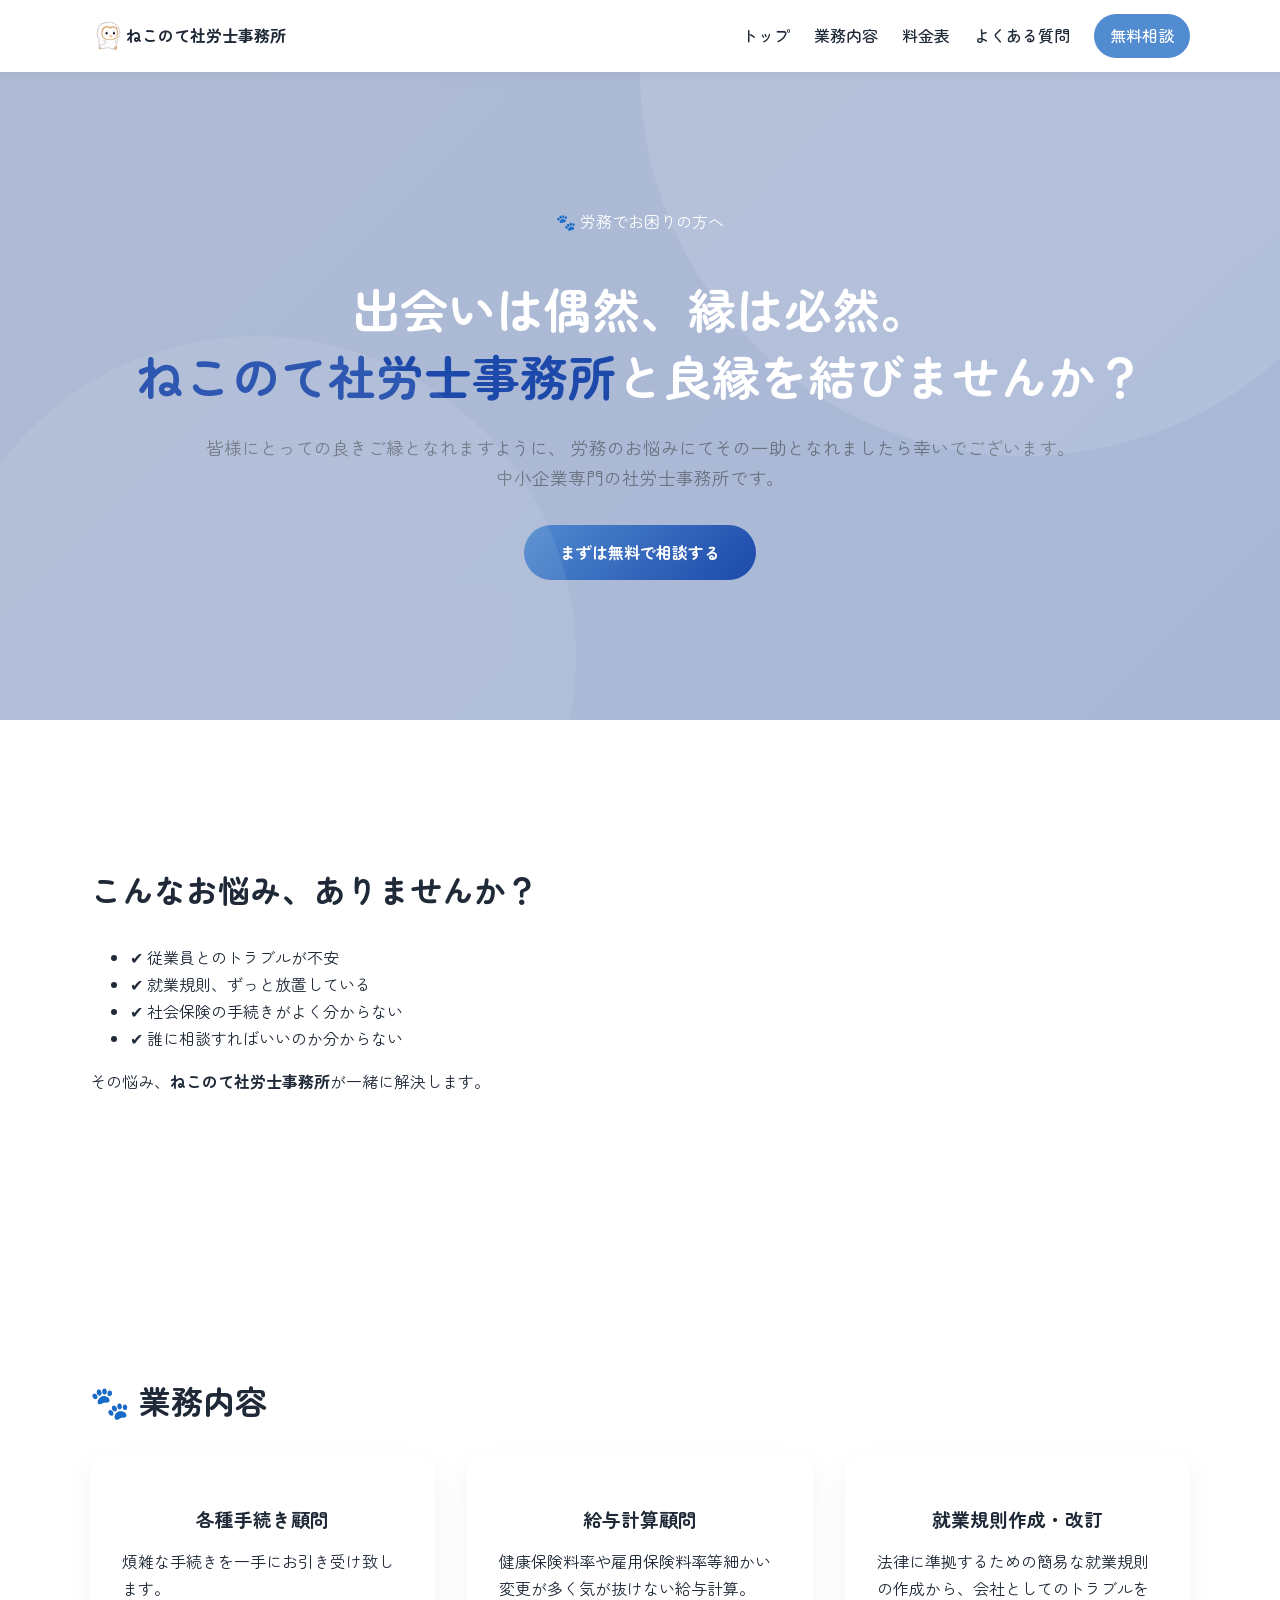
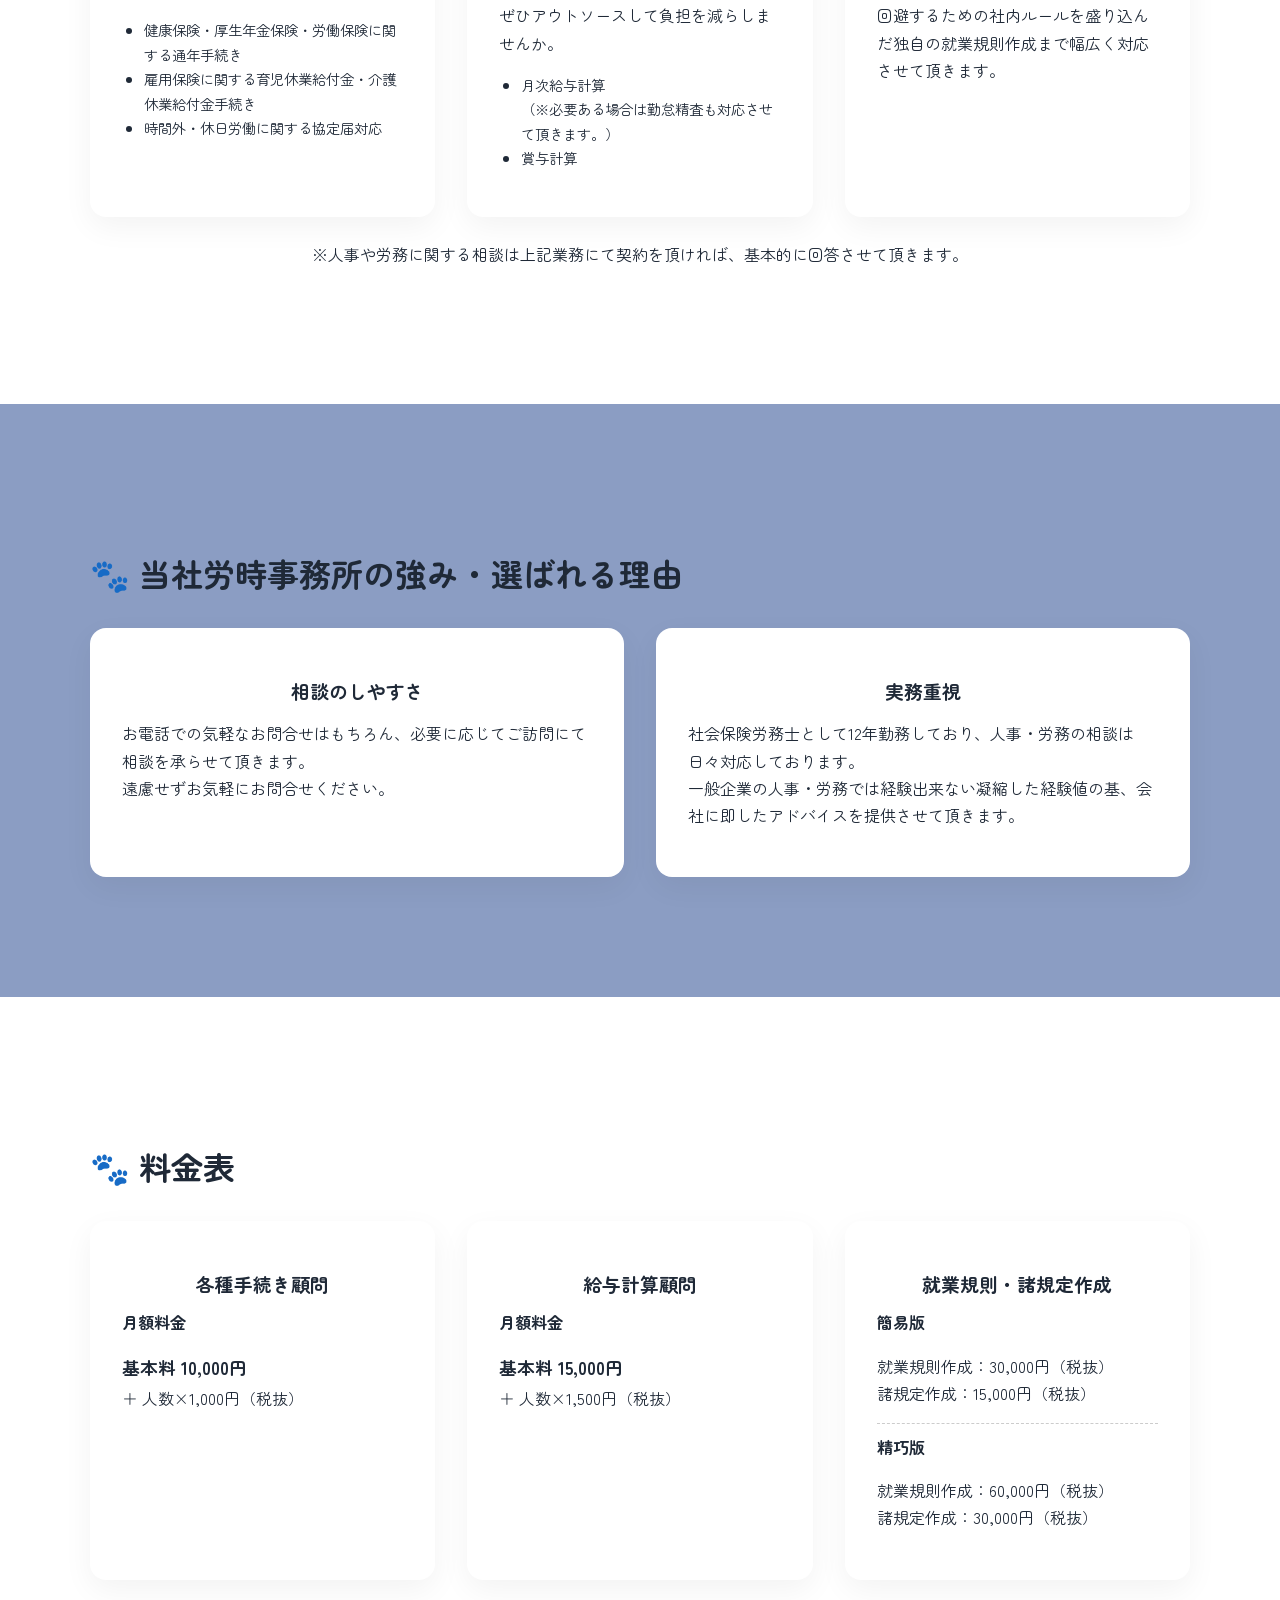
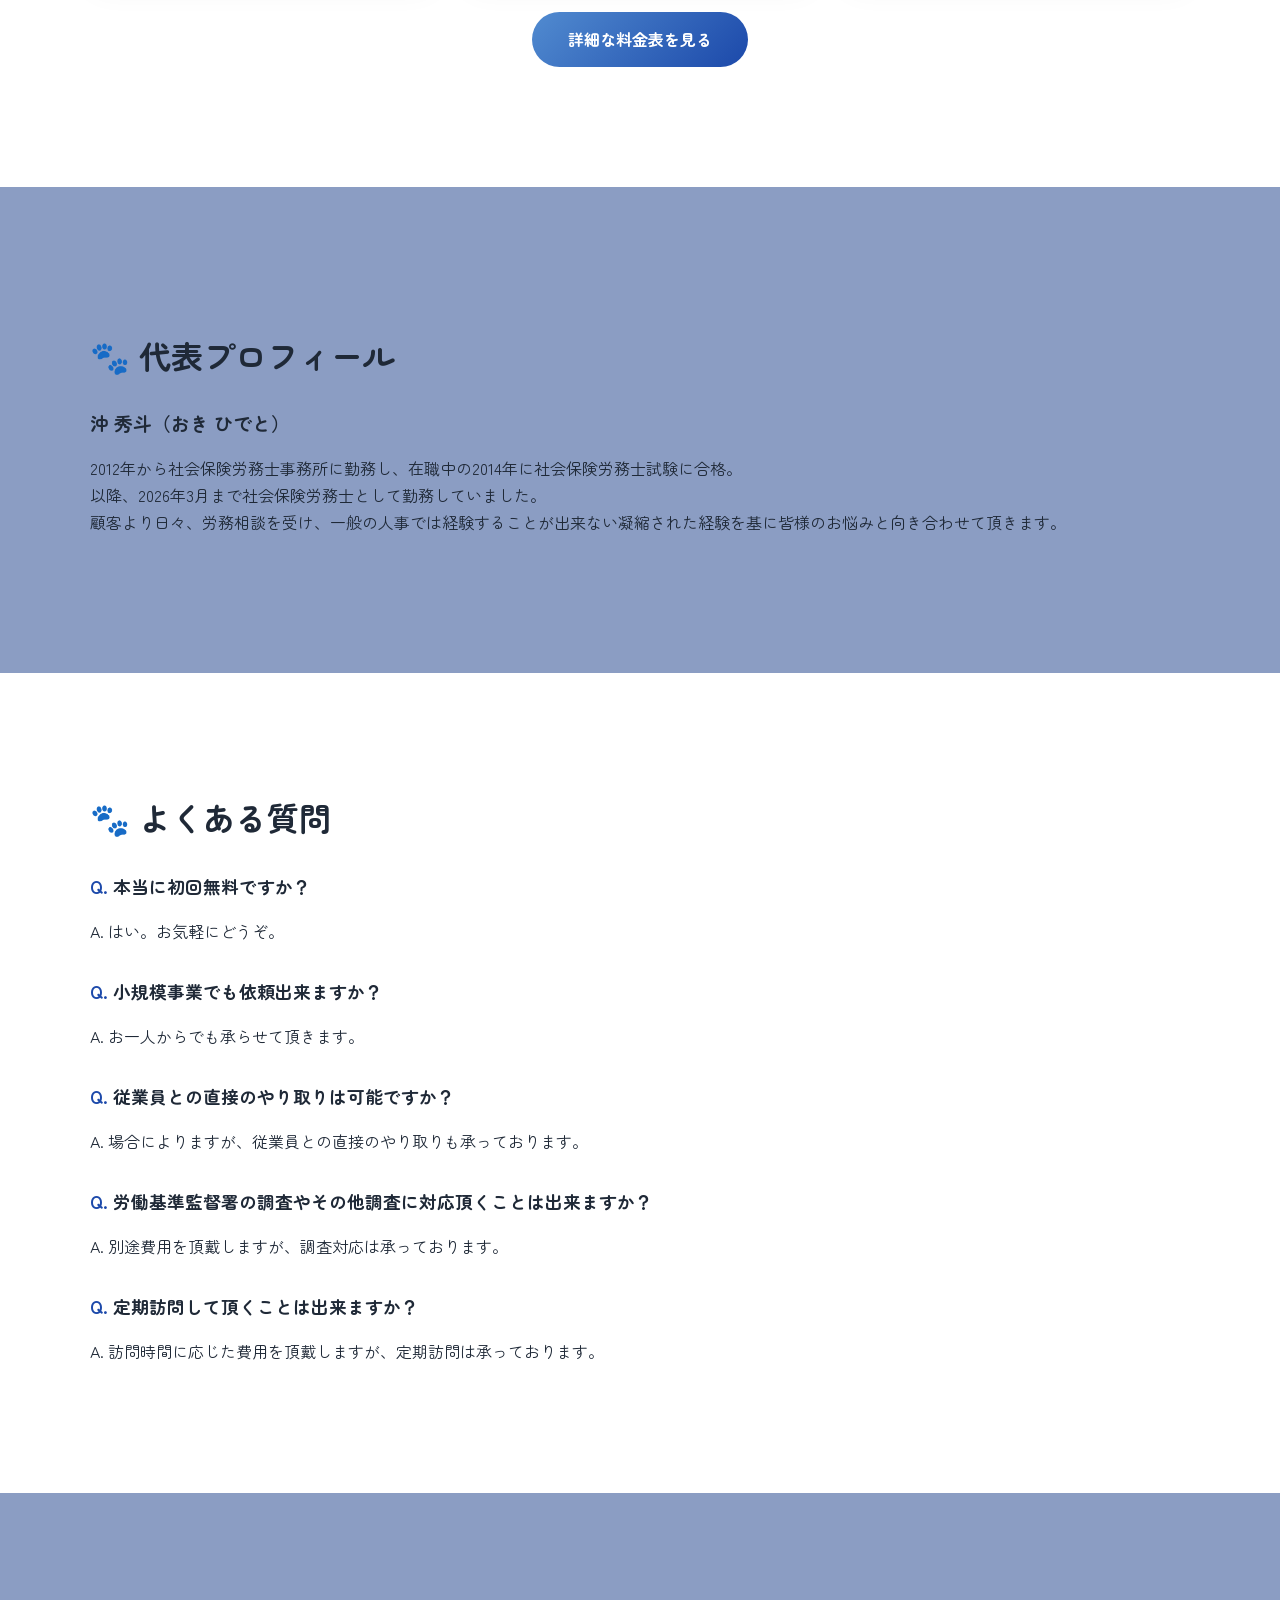
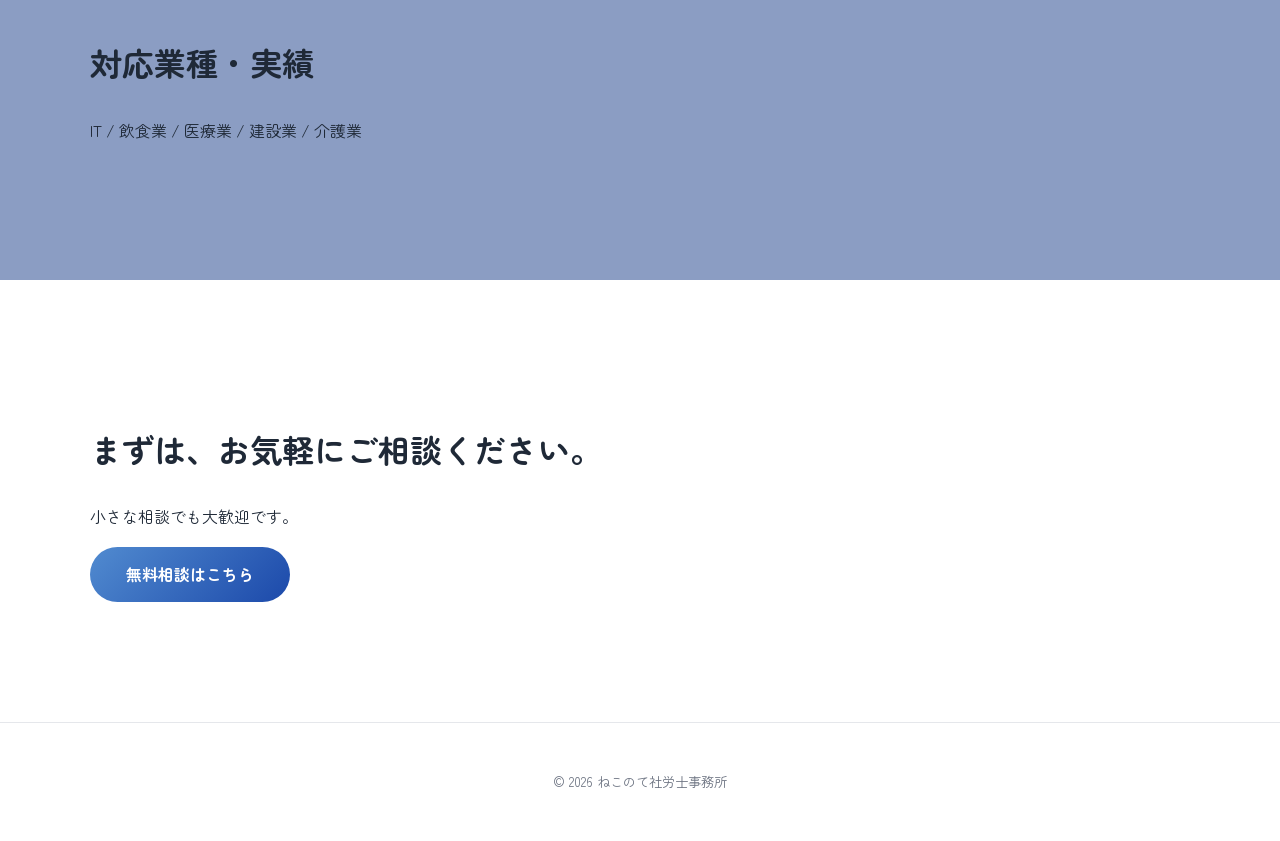
==== commit db74e7de: "Adjust line breaks and layout Adjust line breaks and layout" ====
--- a/index.html
+++ b/index.html
@@ -51,11 +51,12 @@
       <div class="container hero-inner">
         <div class="hero-text">
           <p class="hero-badge">🐾 労務でお困りの方へ</p>
-          <h1>出会いは偶然、縁は必然。<br><span>ねこのて社労士事務所</span>と<br>良縁を結びませんか？</h1>
+          <h1><span>出会いは偶然、</span><span>縁は必然。</span><br><span
+              class="hero-highlight">ねこのて社労士事務所</span>と<span>良縁を結びませんか？</span></h1>
           <p class="hero-lead">
-            皆様にとっての良きご縁となれますように、<br>
-            労務のお悩みにてその一助となれましたら幸いでございます。<br>
-            中小企業専門の社労士事務所です。
+            <span>皆様にとっての良きご縁となれますように、</span>
+            <span>労務のお悩みにてその一助となれましたら幸いでございます。</span><br>
+            <span>中小企業専門の社労士事務所です。</span>
           </p>
           <a href="mailto:hoki0612@hoki-nekonotesharoushi.com" class="btn-primary">まずは無料で相談する</a>
         </div>
@@ -97,7 +98,7 @@
             <h3 style="text-align: center;">給与計算顧問</h3>
             <p>健康保険料率や雇用保険料率等細かい変更が多く気が抜けない給与計算。<br>ぜひアウトソースして負担を減らしませんか。</p>
             <ul style="margin-top: 10px; font-size: 0.9em; padding-left: 1.5em; list-style-type: disc;">
-              <li>月次給与計算<br>（※必要ある場合は勤怠精査も対応）</li>
+              <li>月次給与計算<br>（※必要ある場合は勤怠精査も対応させて頂きます。）</li>
               <li>賞与計算</li>
             </ul>
           </div>
@@ -113,7 +114,7 @@
     <!-- 選ばれる理由 -->
     <section id="reason" class="section section-alt">
       <div class="container">
-        <h2>🐾 選ばれる理由</h2>
+        <h2>🐾 当社労時事務所の強み・選ばれる理由</h2>
         <div class="grid" style="grid-template-columns: repeat(auto-fit, minmax(300px, 1fr));">
           <div class="card">
             <h3>相談のしやすさ</h3>
--- a/css/style.css
+++ b/css/style.css
@@ -2,11 +2,16 @@
    カラートーン（薄めブルー）
 ===================== */
 :root {
-  --main: #518bd0;        /* メインブルー */
-  --main-dark: #1c49aa;  /* 濃いブルー */
-  --bg: #A8B8D8;         /* 全体背景 */
-  --accent: #8B9DC3;     /* セクション背景 */
-  --herobg: #afbbd4;     /* セクション背景 */
+  --main: #518bd0;
+  /* メインブルー */
+  --main-dark: #1c49aa;
+  /* 濃いブルー */
+  --bg: #A8B8D8;
+  /* 全体背景 */
+  --accent: #8B9DC3;
+  /* セクション背景 */
+  --herobg: #afbbd4;
+  /* セクション背景 */
   --text: #1f2937;
   --gray: #6b7280;
   --white: #ffffff;
@@ -34,7 +39,8 @@
 }
 
 .section {
-  padding: 120px 0; /* 基本セクション */
+  padding: 120px 0;
+  /* 基本セクション */
   background: var(--white);
   position: relative;
 
@@ -68,7 +74,9 @@
   background: var(--accent);
 }
 
-h1, h2, h3 {
+h1,
+h2,
+h3 {
   line-height: 1.4;
 }
 
@@ -85,7 +93,7 @@
   top: 0;
   background: var(--white);
   z-index: 1000;
-  box-shadow: 0 2px 10px rgba(0,0,0,0.05);
+  box-shadow: 0 2px 10px rgba(0, 0, 0, 0.05);
 }
 
 .header-inner {
@@ -110,7 +118,8 @@
 .nav {
   display: flex;
   gap: 24px;
-  align-items: center; /* リンクとボタンの高さを揃えるために追加 */
+  align-items: center;
+  /* リンクとボタンの高さを揃えるために追加 */
 }
 
 .nav a {
@@ -143,30 +152,31 @@
   padding: 120px 0 140px;
   background: linear-gradient(135deg, var(--herobg), var(--bg));
   position: relative;
-  text-align: center; /* テキストをセンター寄りに */
+  text-align: center;
+  /* テキストをセンター寄りに */
   color: white;
 }
 
 .hero::before {
-    content: '';
-    position: absolute;
-    top: -30vw;
-    right: -10vw;
-    width: 60vw;
-    height: 60vw;
-    background: rgba(255, 255, 255, 0.1);
-    border-radius: 50%;
+  content: '';
+  position: absolute;
+  top: -30vw;
+  right: -10vw;
+  width: 60vw;
+  height: 60vw;
+  background: rgba(255, 255, 255, 0.1);
+  border-radius: 50%;
 }
 
 .hero::after {
-    content: '';
-    position: absolute;
-    bottom: -20vw;
-    left: -5vw;
-    width: 50vw;
-    height: 50vw;
-    background: rgba(255, 255, 255, 0.08);
-    border-radius: 50%;
+  content: '';
+  position: absolute;
+  bottom: -20vw;
+  left: -5vw;
+  width: 50vw;
+  height: 50vw;
+  background: rgba(255, 255, 255, 0.08);
+  border-radius: 50%;
 }
 
 .hero h1 {
@@ -175,7 +185,12 @@
   margin-bottom: 24px;
 }
 
-.hero h1 span {
+.hero h1 span,
+.hero-lead span {
+  display: inline-block;
+}
+
+.hero h1 .hero-highlight {
   color: var(--main-dark);
 }
 
@@ -225,8 +240,9 @@
   background: var(--white);
   padding: 32px;
   border-radius: 16px;
-  box-shadow: 0 10px 30px rgba(0,0,0,0.05);
-  text-align: center; /* カード全体はセンター */
+  box-shadow: 0 10px 30px rgba(0, 0, 0, 0.05);
+  text-align: center;
+  /* カード全体はセンター */
 
   /* カード用アニメーション初期状態 */
   opacity: 0;
@@ -242,7 +258,7 @@
 /* ホバーで1px浮かせる */
 .card:hover {
   transform: translateY(-4px);
-  box-shadow: 0 14px 40px rgba(0,0,0,0.08);
+  box-shadow: 0 14px 40px rgba(0, 0, 0, 0.08);
 }
 
 .card h3 {
@@ -251,7 +267,8 @@
 
 .card p,
 .card ul {
-  text-align: left; /* 本文は左揃えで読みやすく */
+  text-align: left;
+  /* 本文は左揃えで読みやすく */
 }
 
 
@@ -307,7 +324,7 @@
     padding: 100px 24px 24px;
     flex-direction: column;
     gap: 24px;
-    box-shadow: -10px 0 30px rgba(0,0,0,0.15);
+    box-shadow: -10px 0 30px rgba(0, 0, 0, 0.15);
     transition: right 0.3s ease;
     z-index: 1000;
   }
@@ -319,7 +336,7 @@
   .menu-overlay {
     position: fixed;
     inset: 0;
-    background: rgba(0,0,0,0.4);
+    background: rgba(0, 0, 0, 0.4);
     opacity: 0;
     pointer-events: none;
     transition: opacity 0.3s ease;
@@ -344,8 +361,10 @@
 .site-footer .container {
   display: flex;
   flex-direction: column;
-  align-items: center;   /* 水平方向センター */
-  text-align: center;    /* テキストもセンター */
+  align-items: center;
+  /* 水平方向センター */
+  text-align: center;
+  /* テキストもセンター */
   gap: 12px;
 }
 
@@ -353,5 +372,4 @@
 .site-footer small {
   color: var(--gray);
   margin: 0;
-}
-
+}
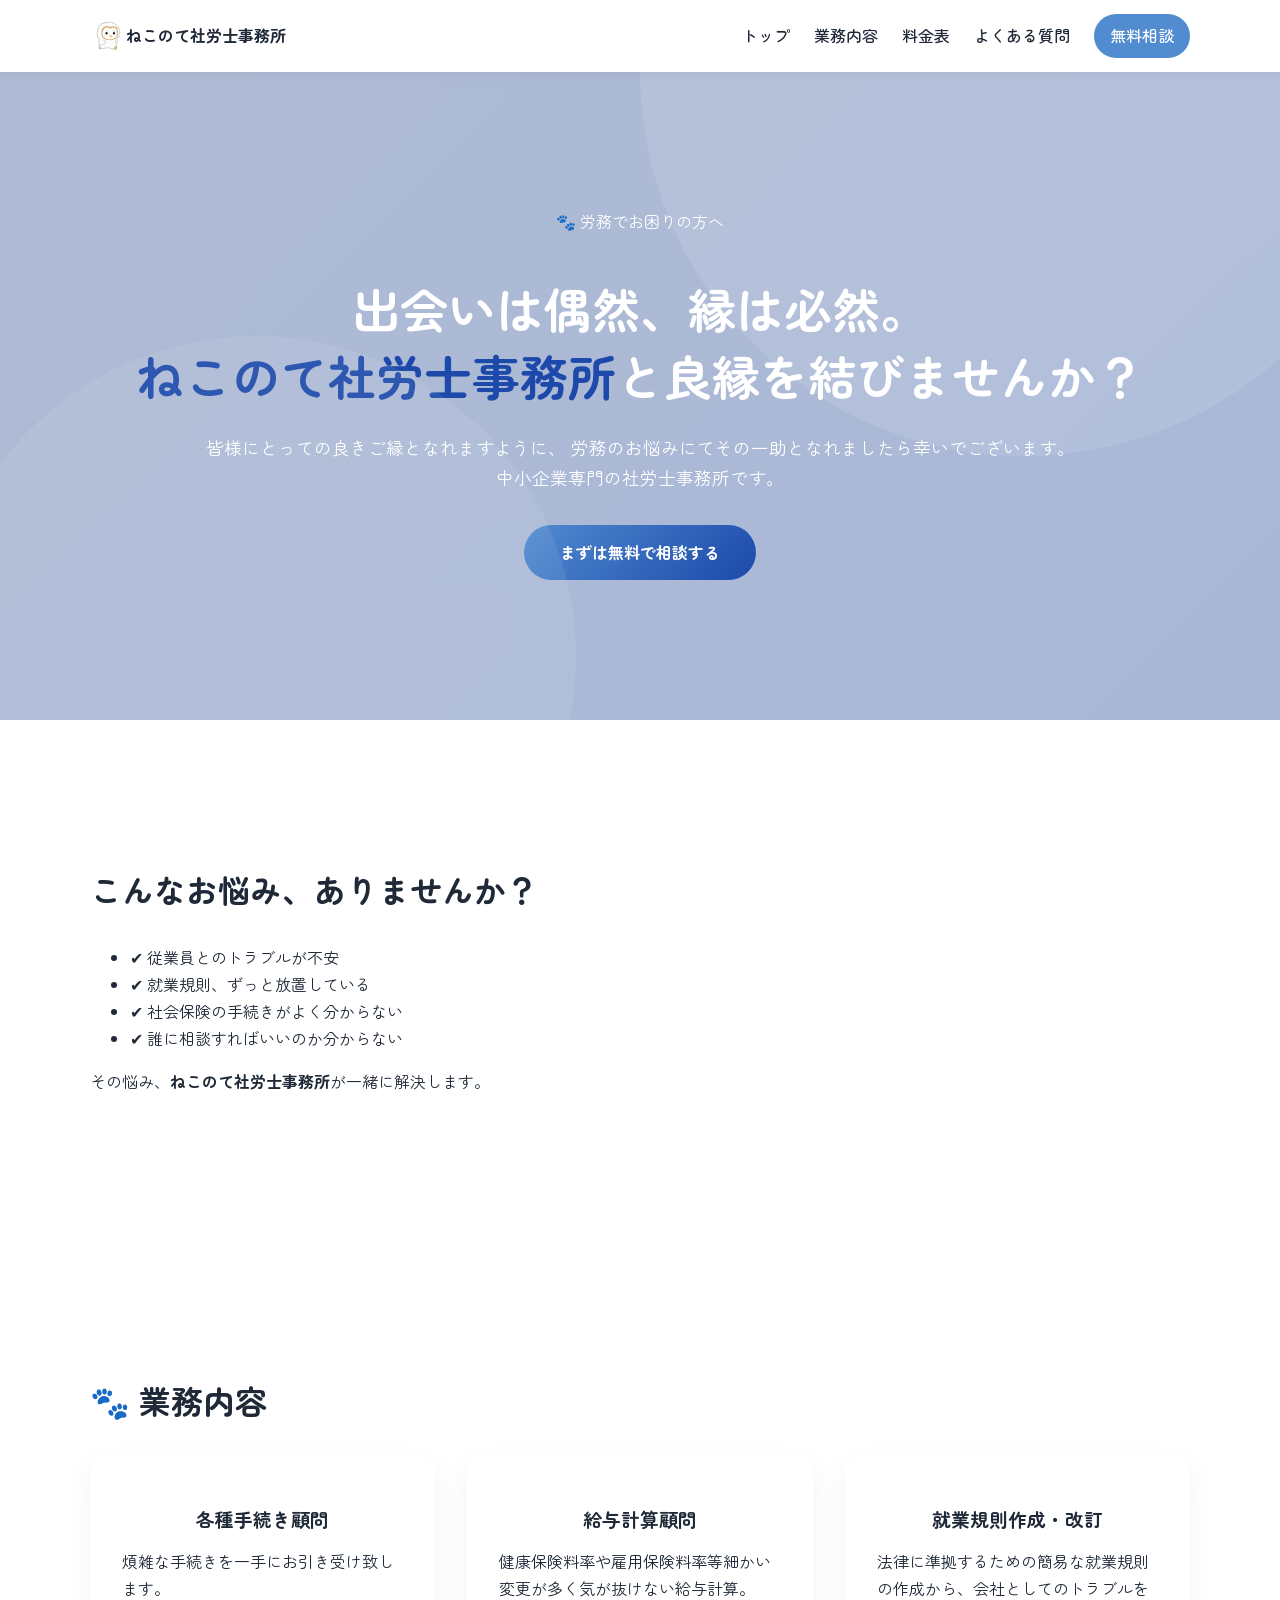
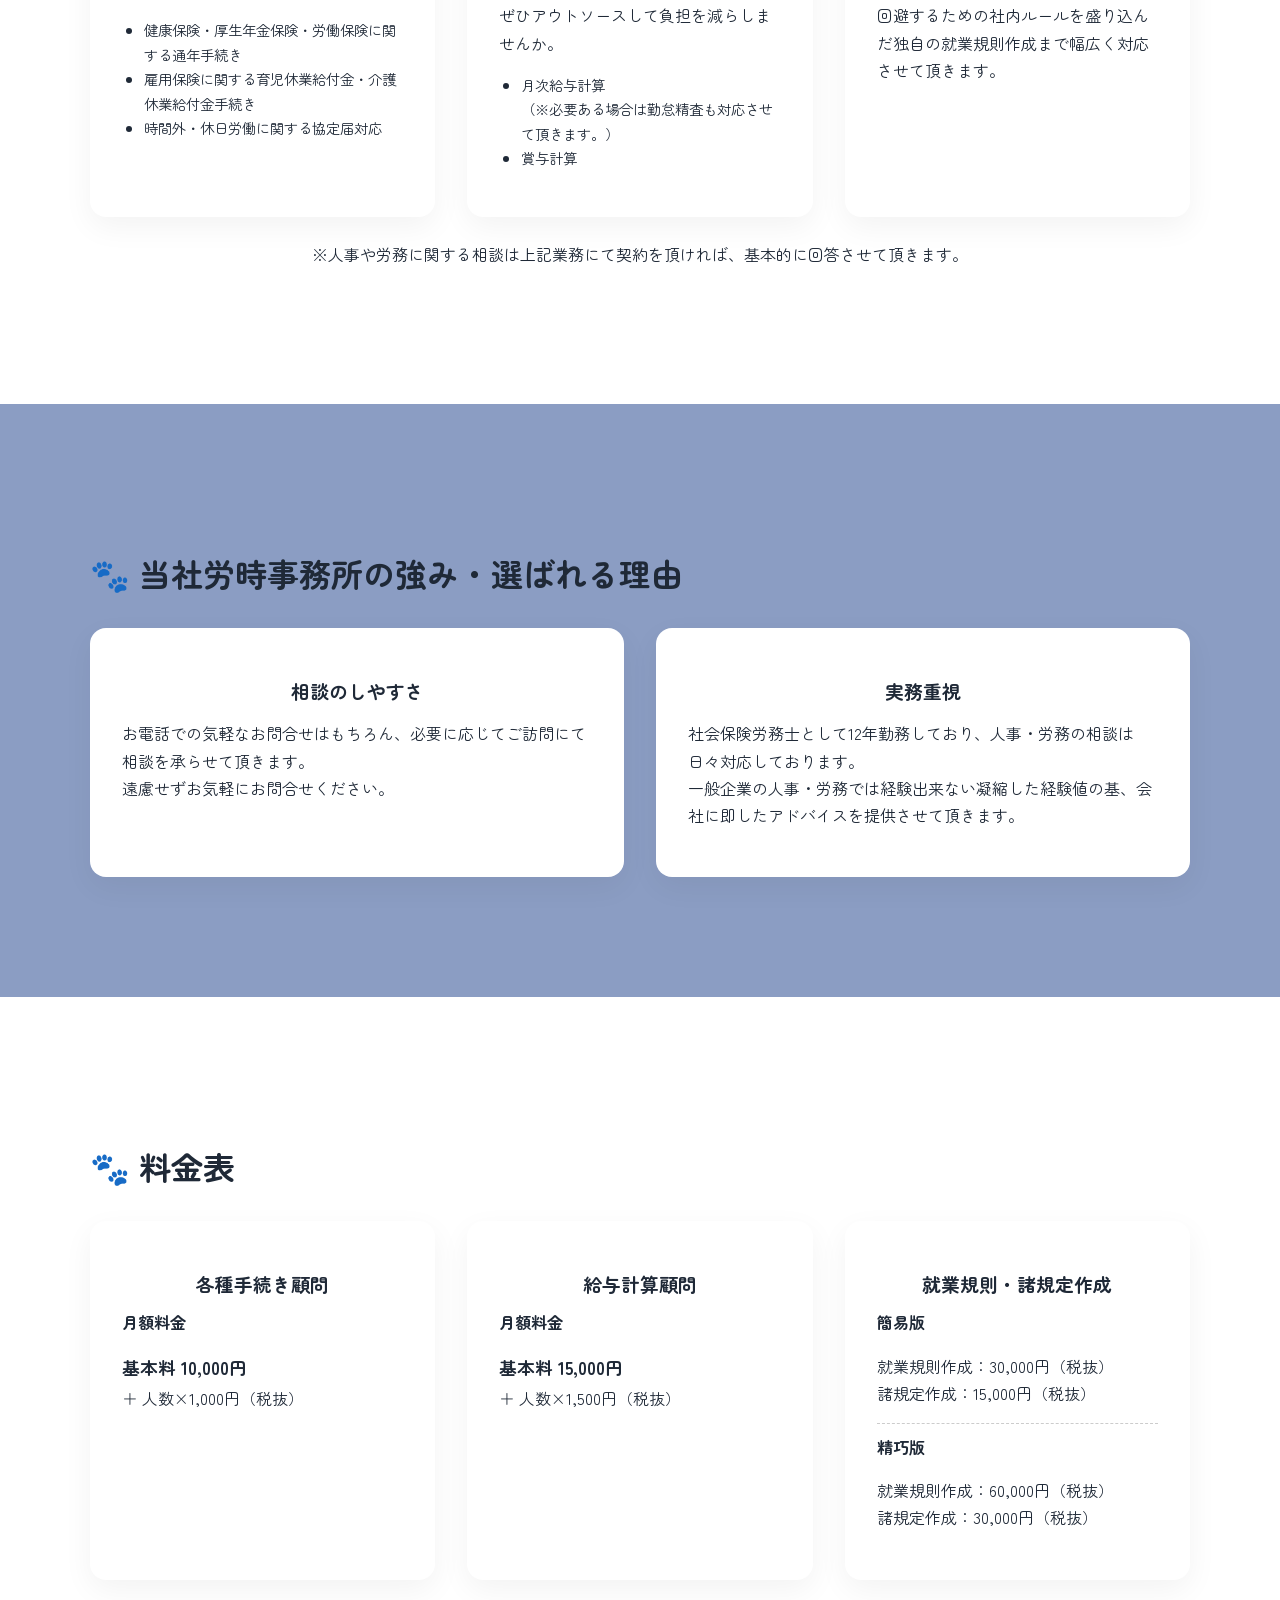
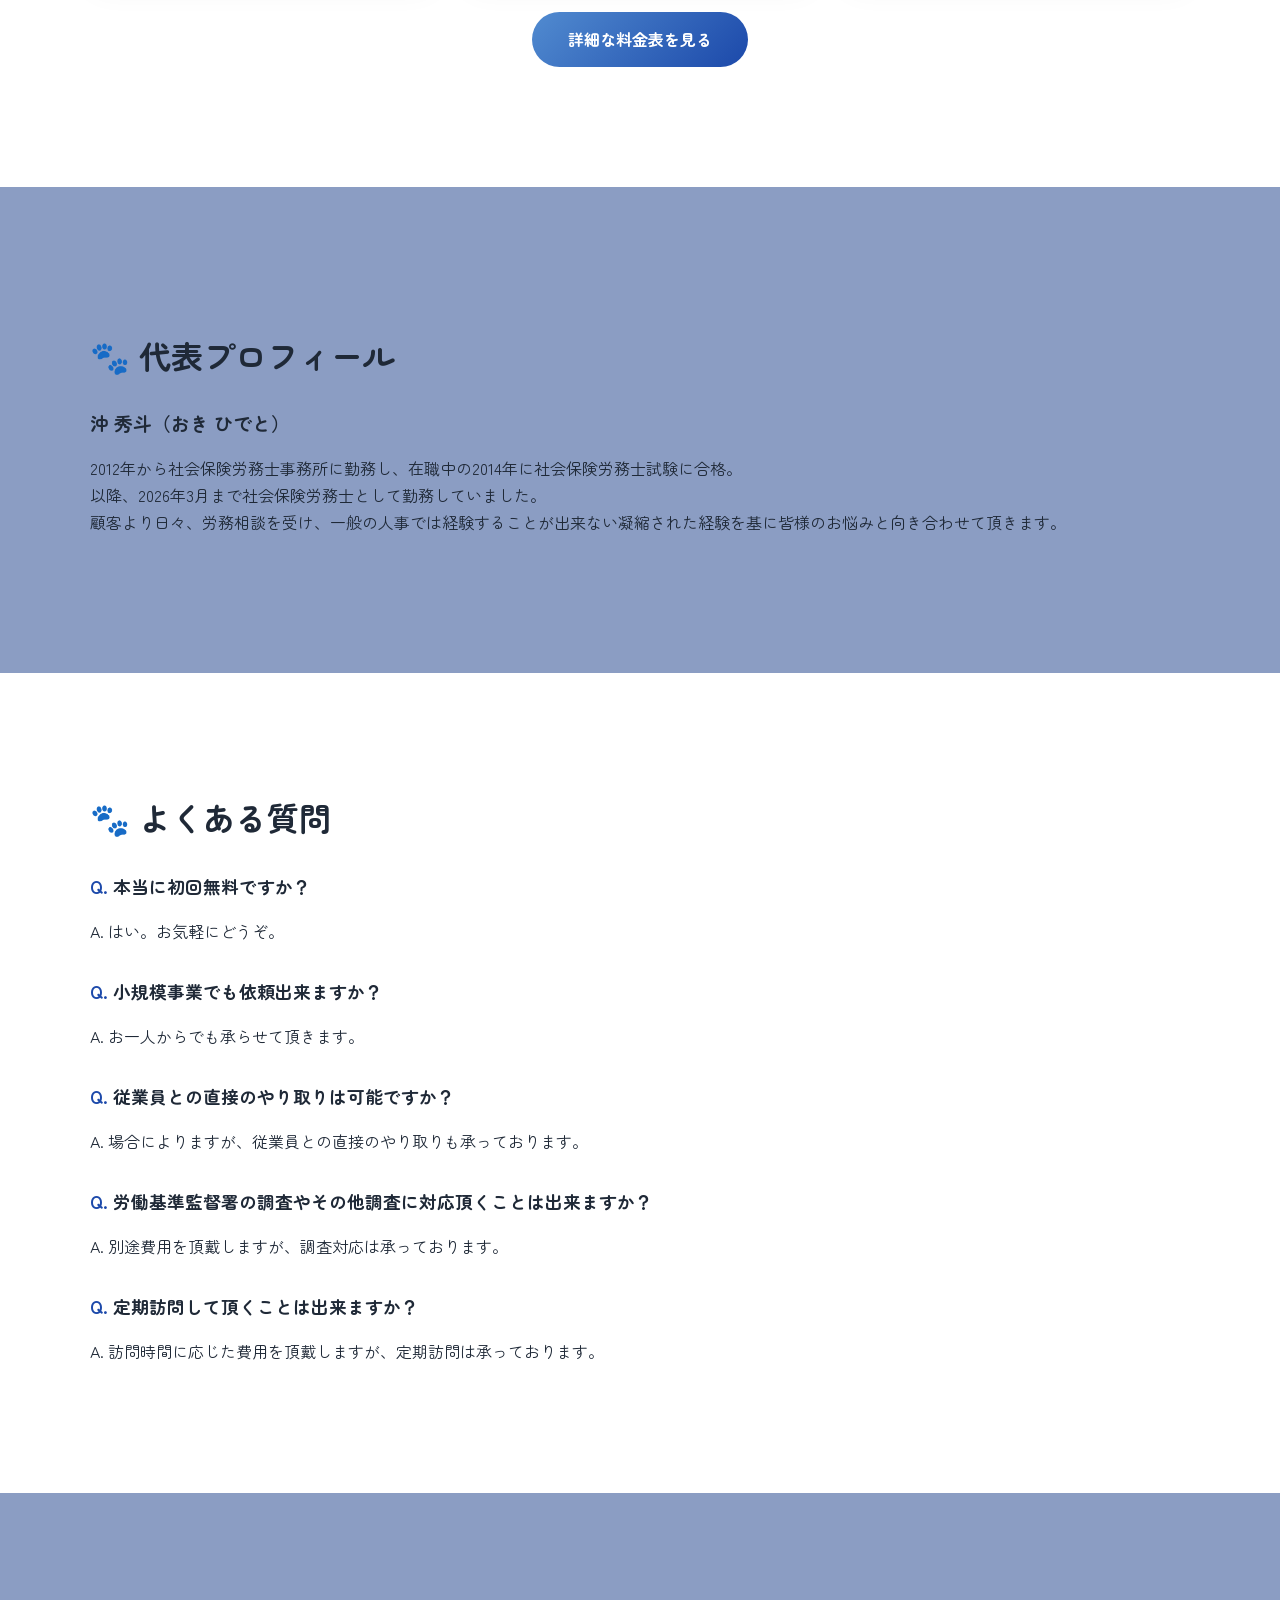
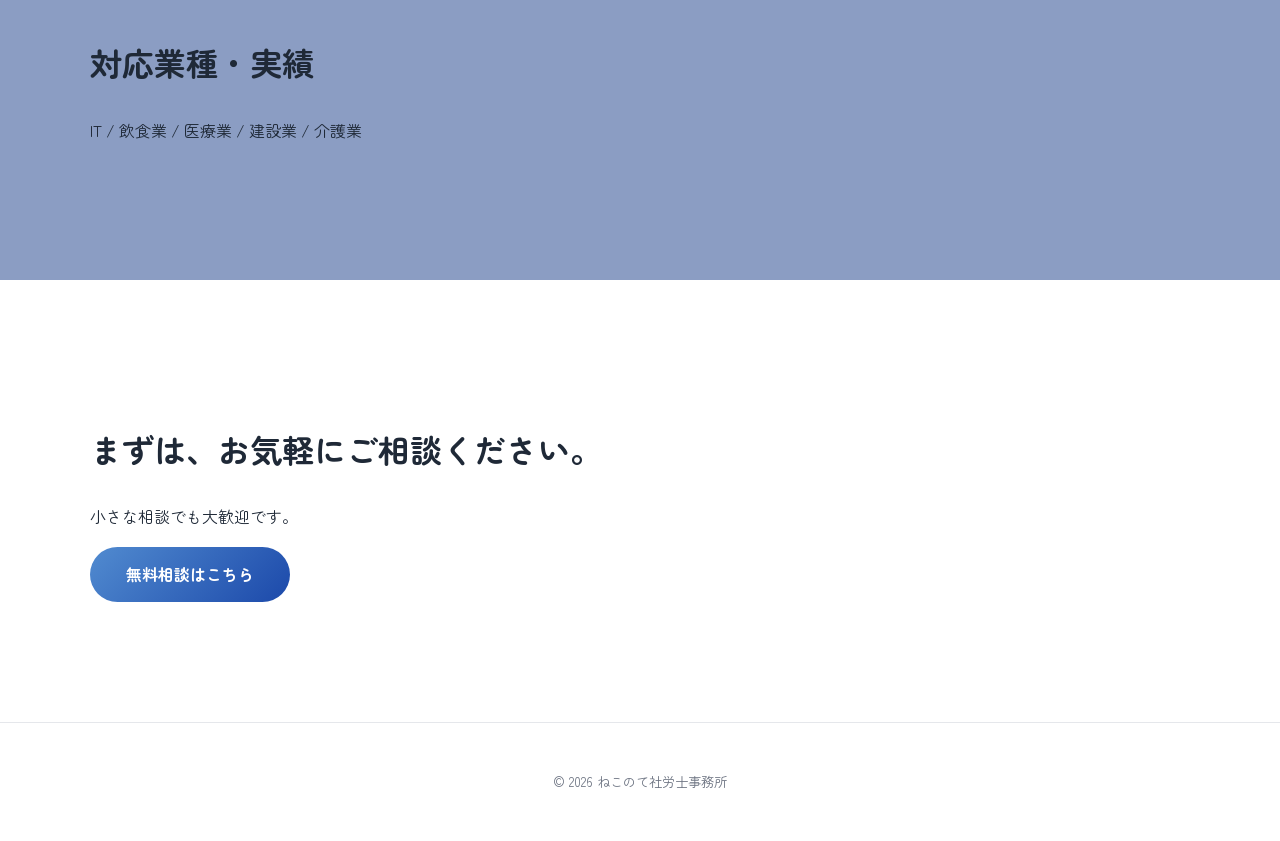
==== commit db65ca85: "Fix line break issue on mobile Fix line break issue on mobile" ====
--- a/index.html
+++ b/index.html
@@ -51,11 +51,11 @@
       <div class="container hero-inner">
         <div class="hero-text">
           <p class="hero-badge">🐾 労務でお困りの方へ</p>
-          <h1><span>出会いは偶然、</span><span>縁は必然。</span><br><span
+          <h1><span>出会いは偶然、</span><span>縁は必然。</span><br class="pc-br"><span
               class="hero-highlight">ねこのて社労士事務所</span>と<span>良縁を結びませんか？</span></h1>
           <p class="hero-lead">
             <span>皆様にとっての良きご縁となれますように、</span>
-            <span>労務のお悩みにてその一助となれましたら幸いでございます。</span><br>
+            <span>労務のお悩みにてその一助となれましたら幸いでございます。</span><br class="pc-br">
             <span>中小企業専門の社労士事務所です。</span>
           </p>
           <a href="mailto:hoki0612@hoki-nekonotesharoushi.com" class="btn-primary">まずは無料で相談する</a>
--- a/css/style.css
+++ b/css/style.css
@@ -188,10 +188,11 @@
 .hero h1 span,
 .hero-lead span {
   display: inline-block;
+  color: white;
 }
 
 .hero h1 .hero-highlight {
-  color: var(--main-dark);
+  color: var(--main-dark) !important;
 }
 
 .hero-lead {
@@ -301,6 +302,17 @@
 
   .hero h1 {
     font-size: 2.1rem;
+    word-break: keep-all;
+    overflow-wrap: anywhere;
+  }
+
+  .hero-lead {
+    word-break: keep-all;
+    overflow-wrap: anywhere;
+  }
+
+  .pc-br {
+    display: none;
   }
 
   /* ドロワーメニュー */
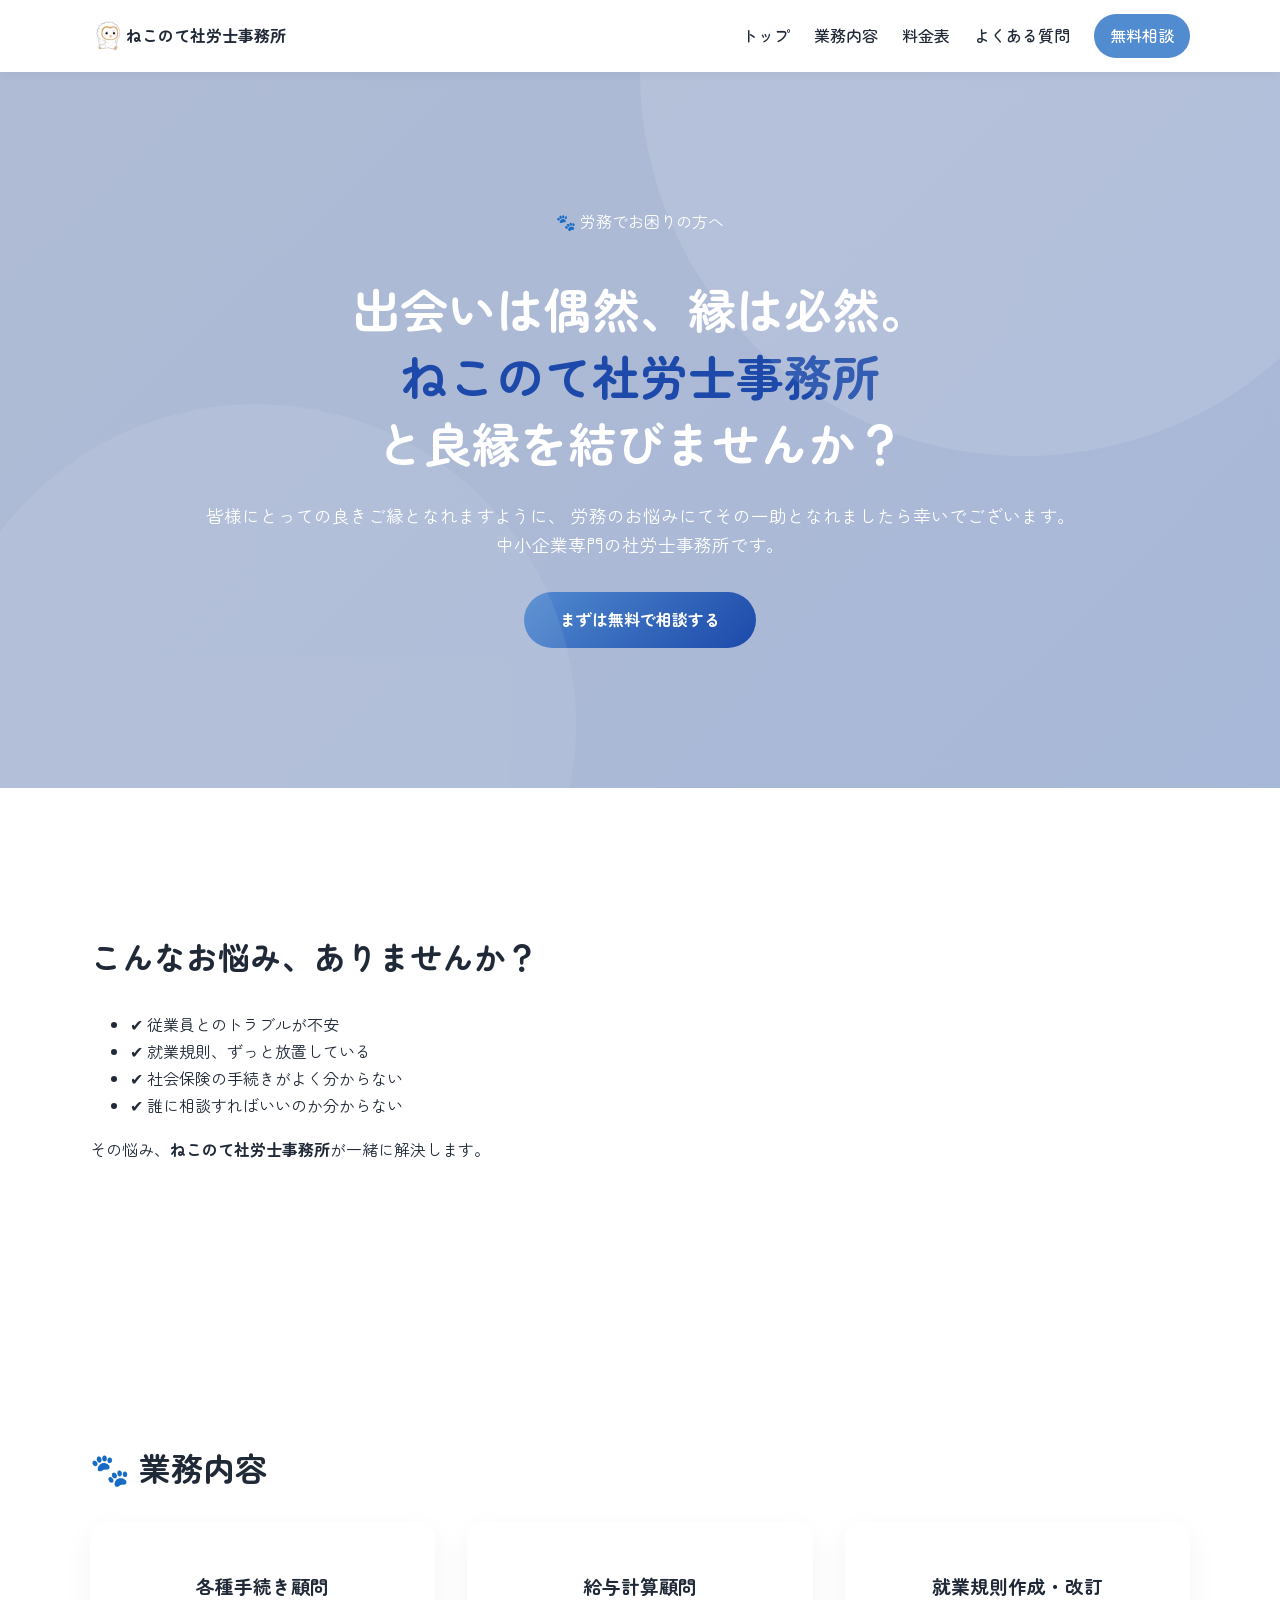
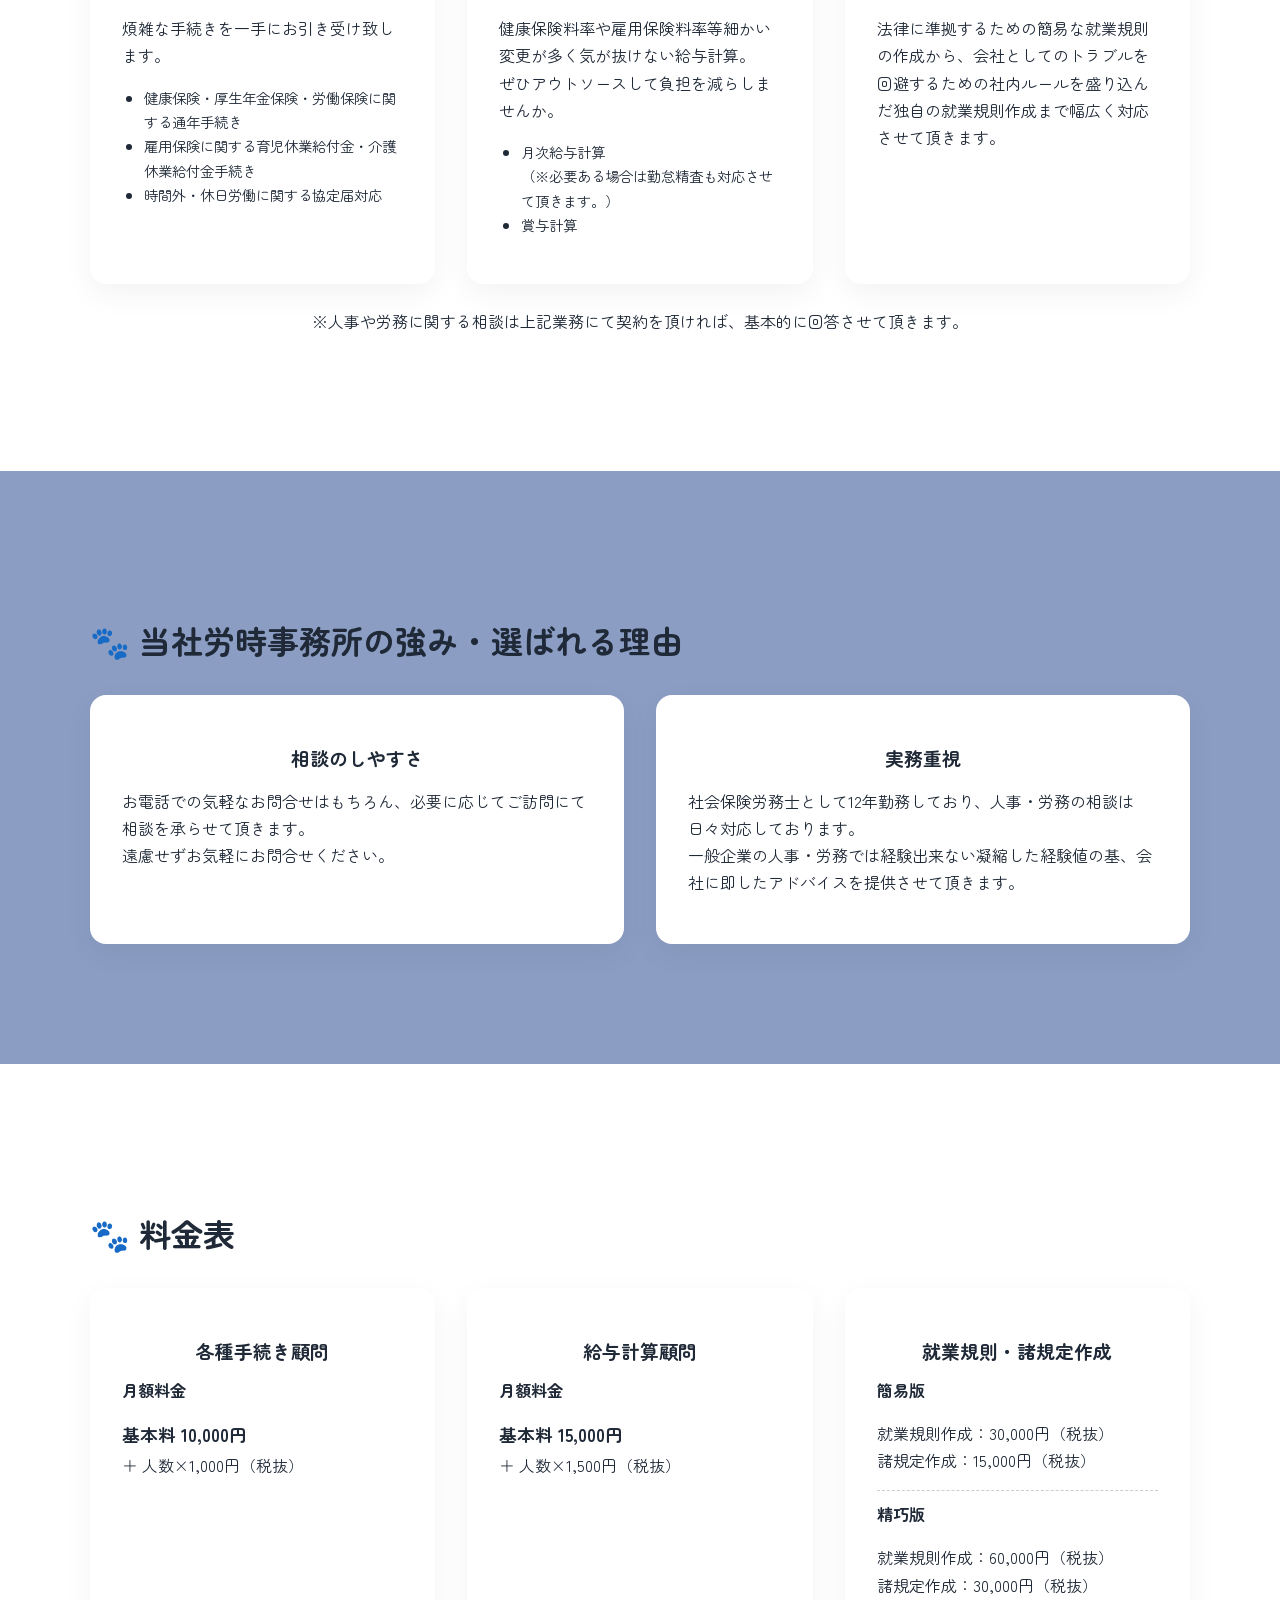
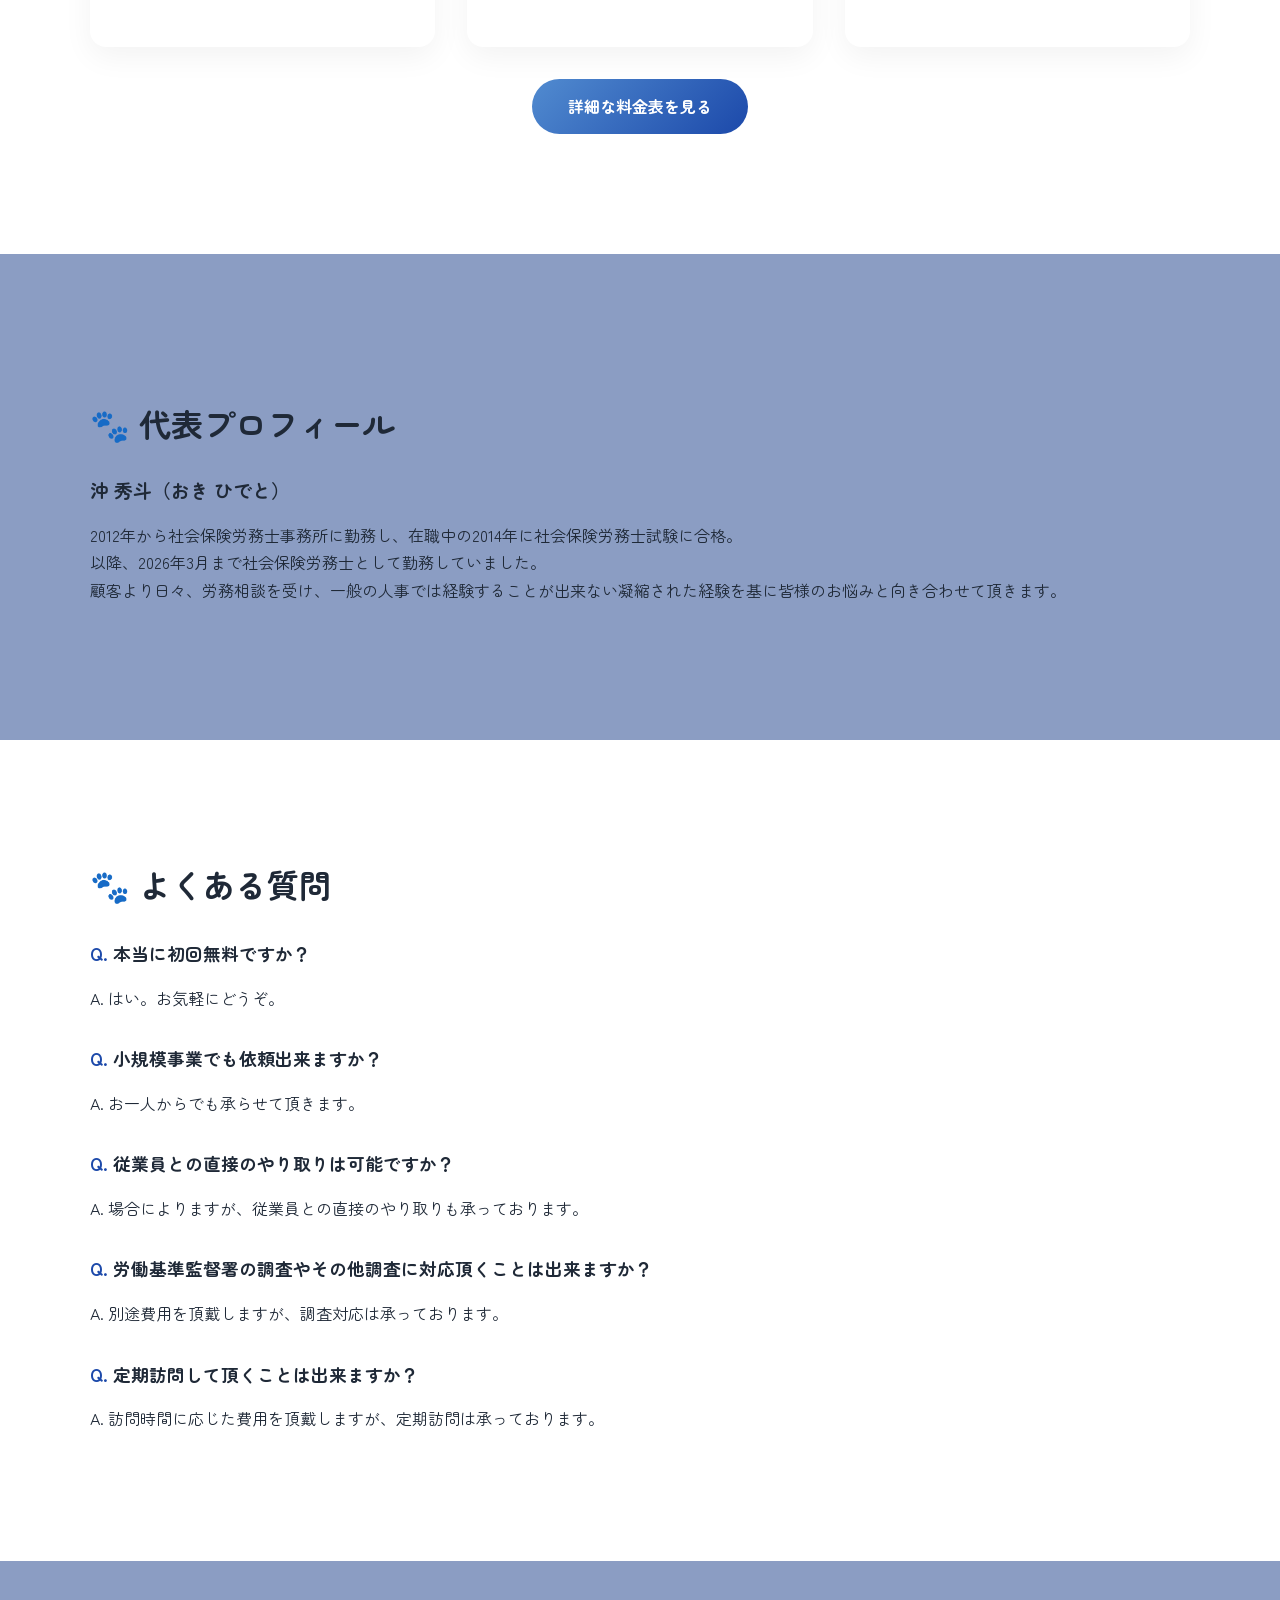
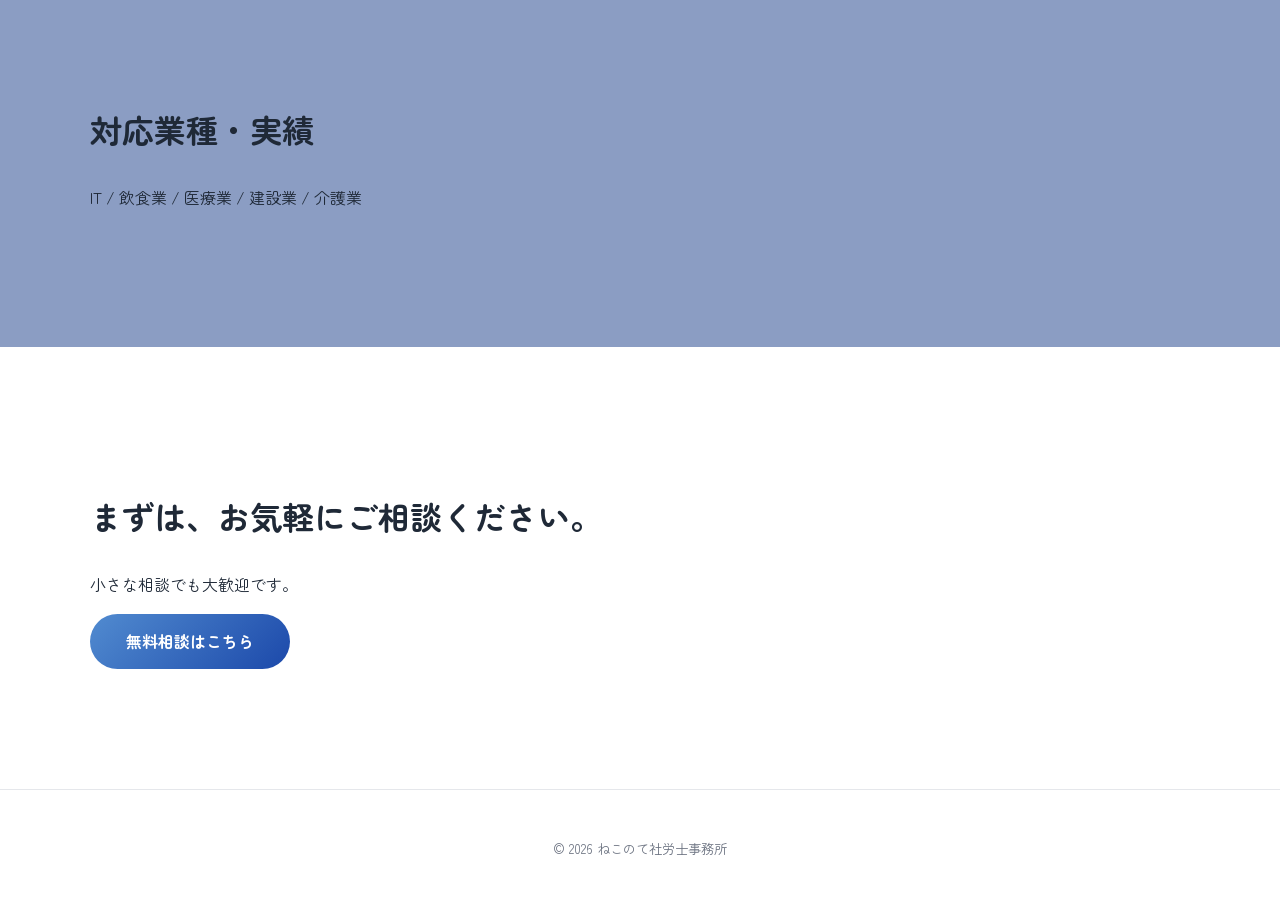
==== commit ba5f5e72: "Adjust h1 line breaks Adjust h1 line breaks" ====
--- a/index.html
+++ b/index.html
@@ -51,8 +51,8 @@
       <div class="container hero-inner">
         <div class="hero-text">
           <p class="hero-badge">🐾 労務でお困りの方へ</p>
-          <h1><span>出会いは偶然、</span><span>縁は必然。</span><br class="pc-br"><span
-              class="hero-highlight">ねこのて社労士事務所</span>と<span>良縁を結びませんか？</span></h1>
+          <h1><span>出会いは偶然、</span><span>縁は必然。</span><br class="pc-br"><span class="hero-highlight">ねこのて社労士事務所</span><br
+              class="pc-br"><span>と良縁を結びませんか？</span></h1>
           <p class="hero-lead">
             <span>皆様にとっての良きご縁となれますように、</span>
             <span>労務のお悩みにてその一助となれましたら幸いでございます。</span><br class="pc-br">
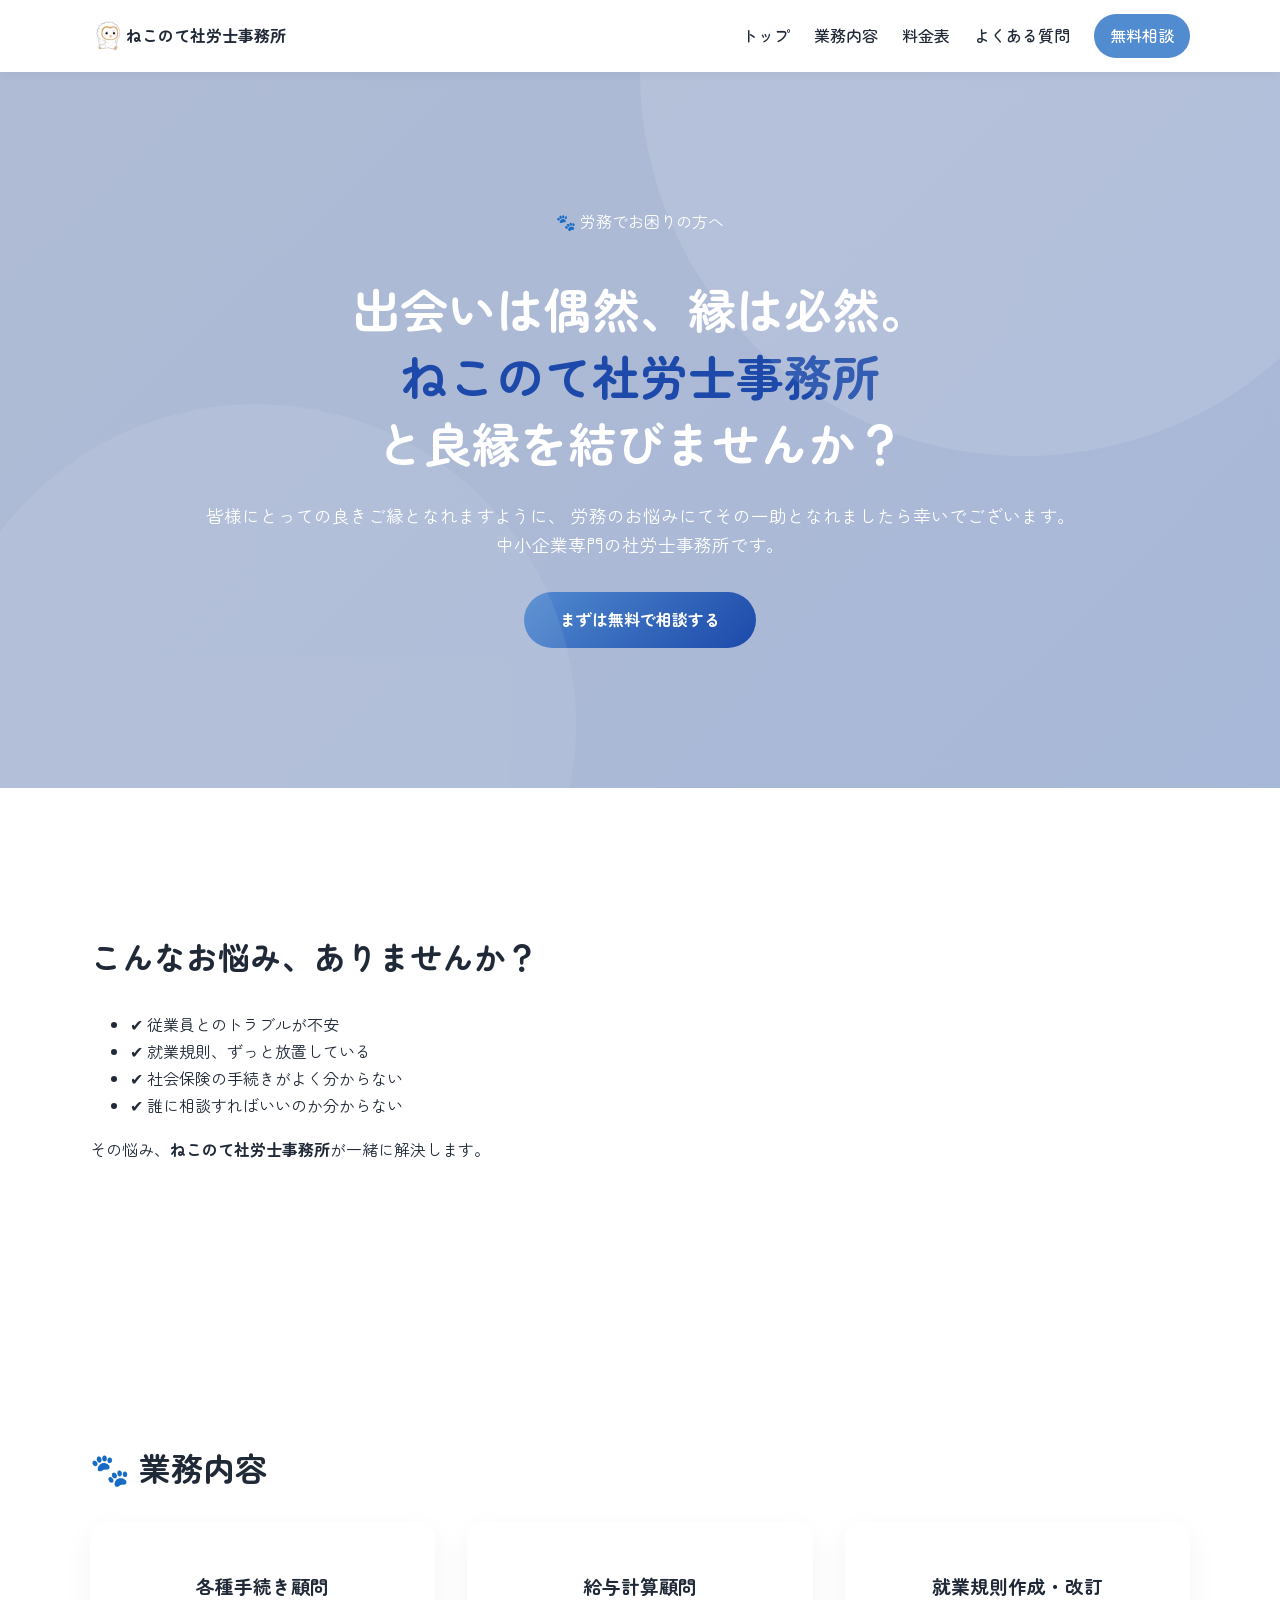
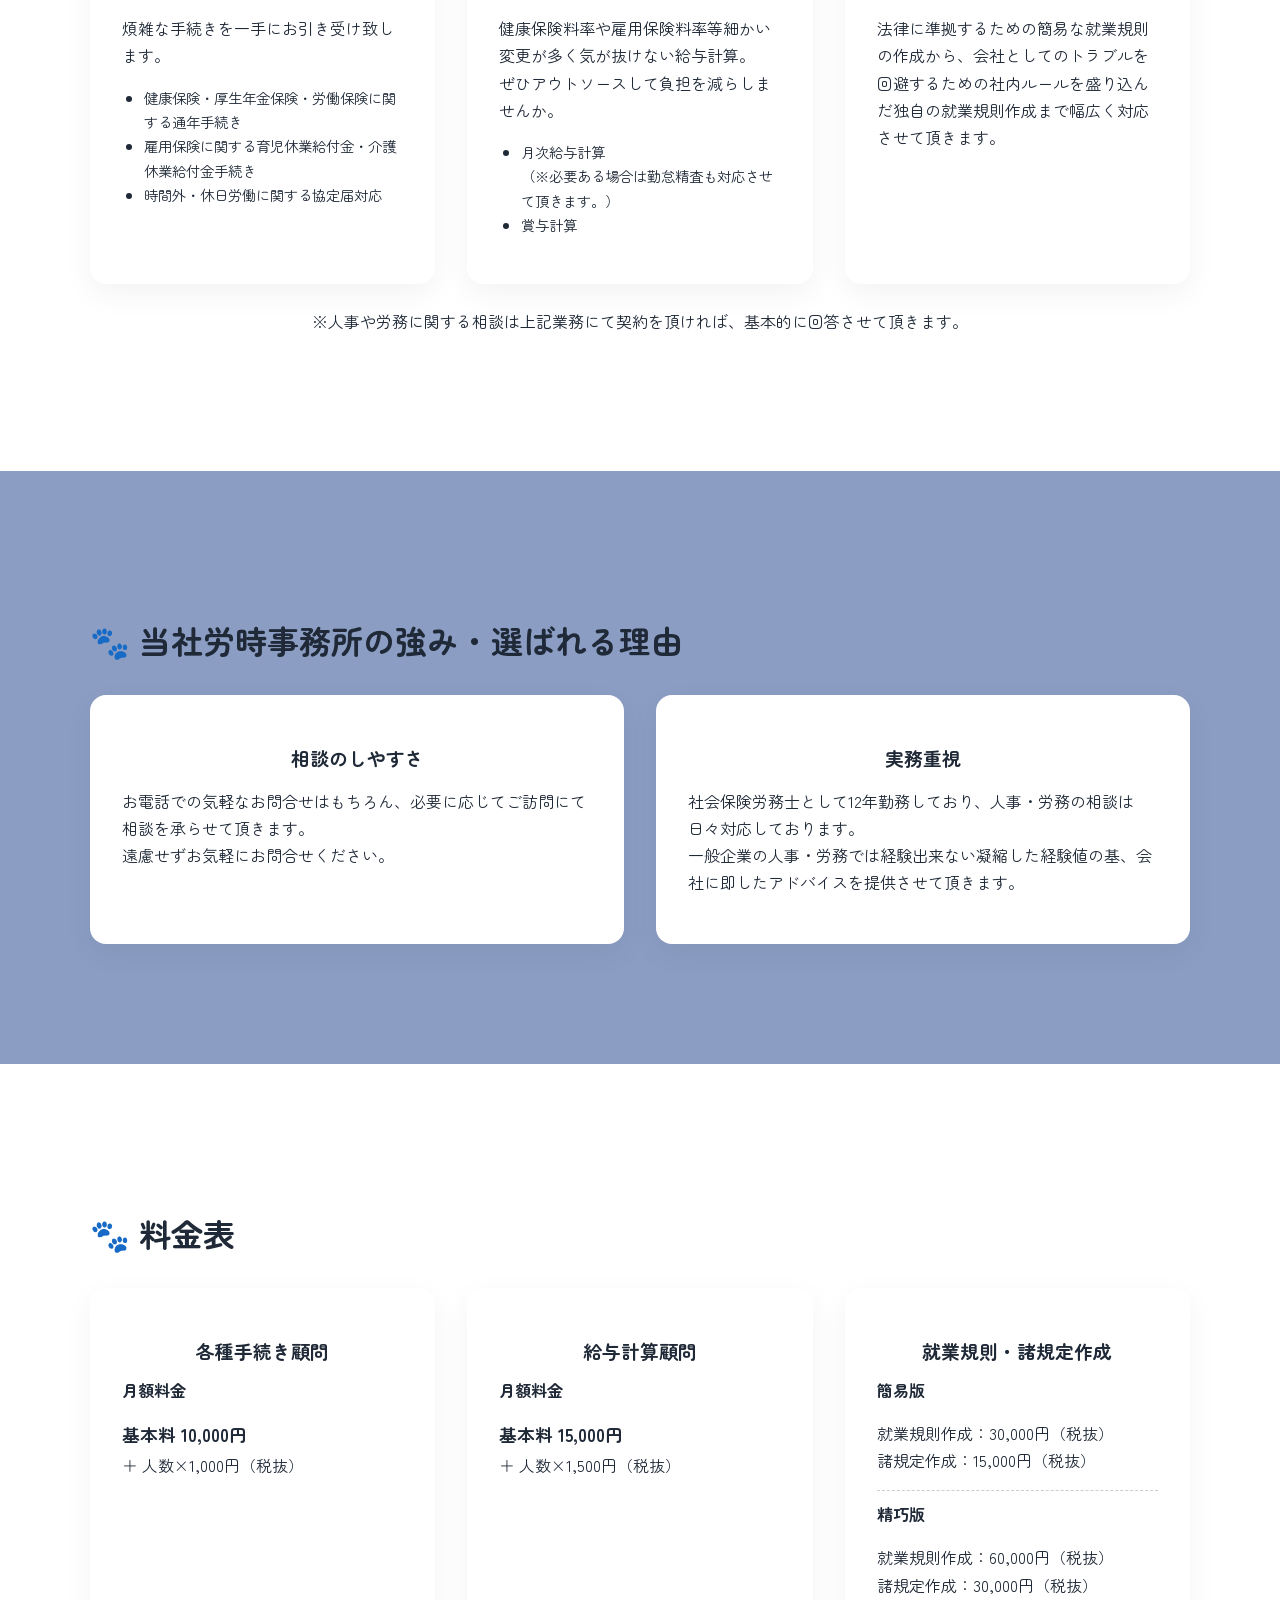
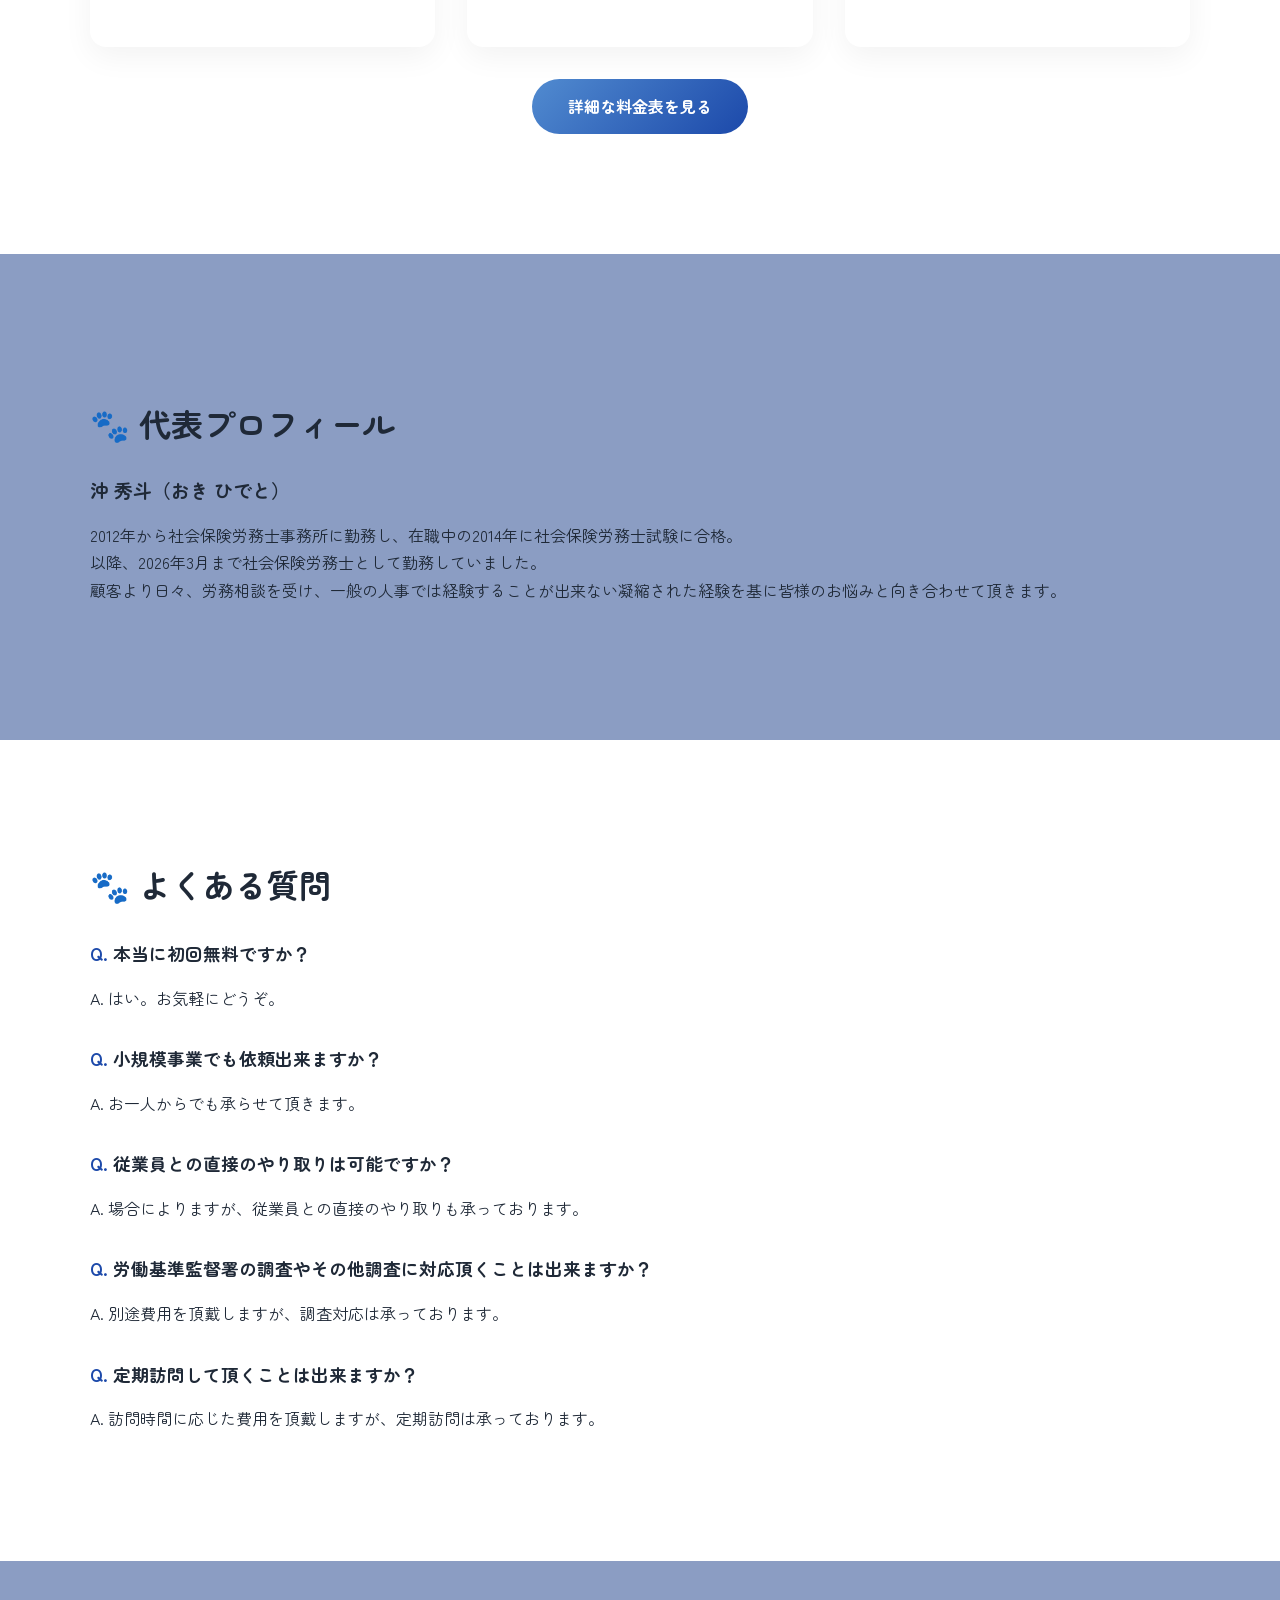
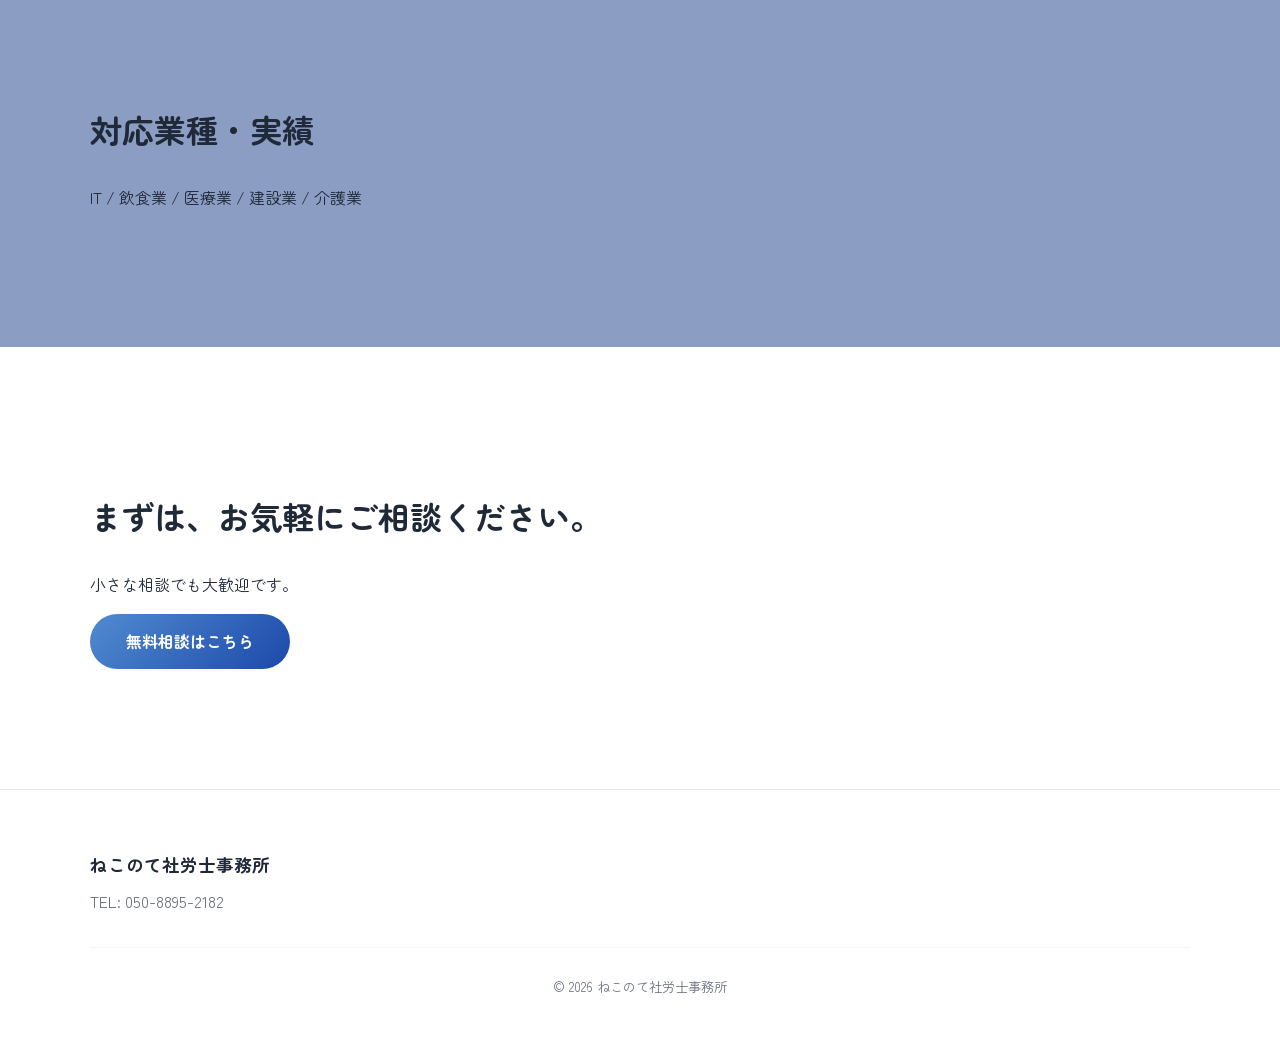
==== commit 0bab0443: "Add information to footer Add information to footer" ====
--- a/index.html
+++ b/index.html
@@ -235,8 +235,14 @@
   </main>
 
   <footer class="site-footer">
-    <div class="container">
-      <small>© 2026 ねこのて社労士事務所</small>
+    <div class="container footer-content">
+      <div class="footer-top">
+        <p class="footer-office-name">ねこのて社労士事務所</p>
+        <p class="footer-tel">TEL: 050-8895-2182</p>
+      </div>
+      <div class="footer-bottom">
+        <small>© 2026 ねこのて社労士事務所</small>
+      </div>
     </div>
   </footer>
 
--- a/css/style.css
+++ b/css/style.css
@@ -81,7 +81,7 @@
 }
 
 h2 {
-  font-size: 2rem;
+  font-size: clamp(1.5rem, 4vw, 2rem);
   margin-bottom: 32px;
 }
 
@@ -181,7 +181,7 @@
 
 .hero h1 {
   font-family: 'Zen Maru Gothic', sans-serif;
-  font-size: 3rem;
+  font-size: clamp(1.8rem, 5vw, 3rem);
   margin-bottom: 24px;
 }
 
@@ -196,7 +196,7 @@
 }
 
 .hero-lead {
-  font-size: 1.1rem;
+  font-size: clamp(0.95rem, 2.5vw, 1.1rem);
   color: var(--gray);
   margin-bottom: 32px;
 }
@@ -288,7 +288,6 @@
 @media (max-width: 768px) {
 
   h2 {
-    font-size: 1.6rem;
     text-align: center;
   }
 
@@ -301,7 +300,6 @@
   }
 
   .hero h1 {
-    font-size: 2.1rem;
     word-break: keep-all;
     overflow-wrap: anywhere;
   }
@@ -362,22 +360,40 @@
 }
 
 /* =====================
-   フッター（中央寄せ・安定）
-===================== */
+   フッター（左寄せ・2段構成）
+ ===================== */
 .site-footer {
   background: var(--white);
-  padding: 48px 0;
+  padding: 60px 0 40px;
   border-top: 1px solid #e5e7eb;
 }
 
-.site-footer .container {
+.site-footer .footer-content {
   display: flex;
   flex-direction: column;
-  align-items: center;
-  /* 水平方向センター */
+  gap: 32px;
+}
+
+.footer-top {
+  display: flex;
+  flex-direction: column;
+  gap: 8px;
+}
+
+.footer-office-name {
+  font-weight: 700;
+  font-size: 1.1rem;
+  color: var(--text) !important;
+}
+
+.footer-tel {
+  font-size: 1rem;
+}
+
+.footer-bottom {
+  padding-top: 24px;
+  border-top: 1px solid #f3f4f6;
   text-align: center;
-  /* テキストもセンター */
-  gap: 12px;
 }
 
 .site-footer p,
